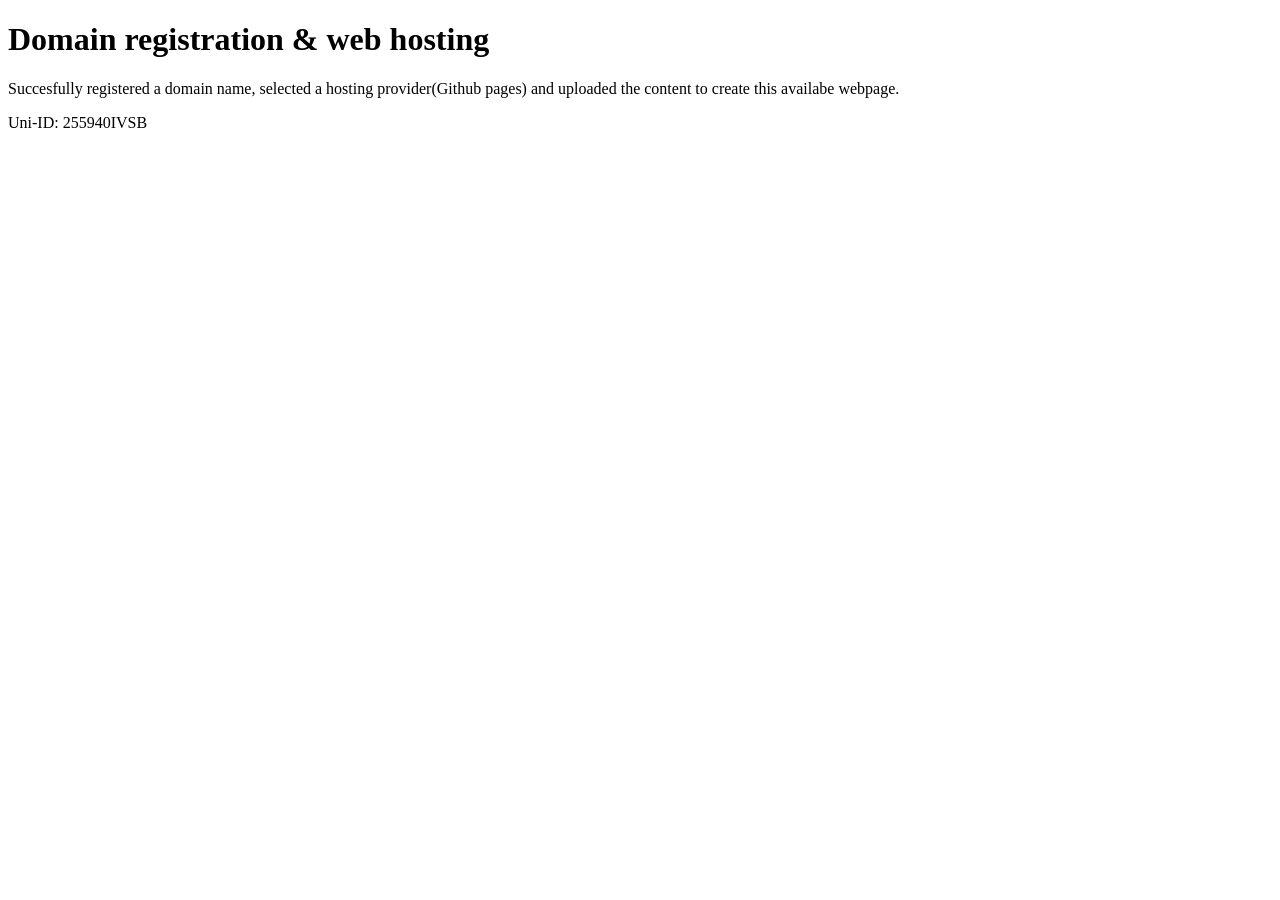
==== index.html @ 9fdcb87e "Add files via upload" ====
<!DOCTYPE html>
<html>
<head>
  <title>Domain registration & web hosting</title>
</head>
<body>
    <h1>Domain registration & web hosting</h1>
  <p>Succesfully registered a domain name, selected a hosting provider(Github pages) and uploaded the content to create this availabe webpage.</p>
  <p>Uni-ID: 255940IVSB</p>
</body>
</html>
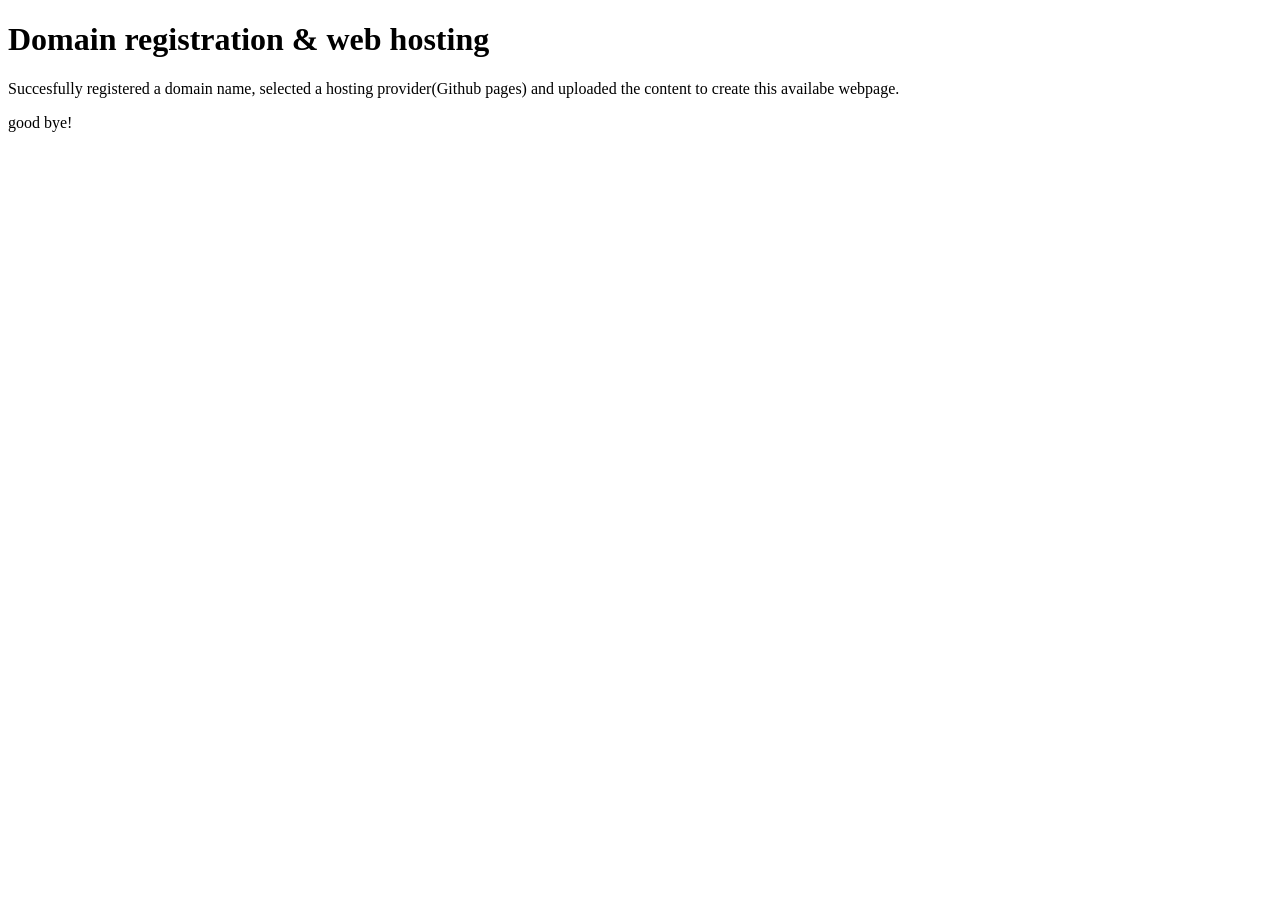
==== commit 55b1b9bd: "Change message in index.html to 'good bye!'" ====
--- a/index.html
+++ b/index.html
@@ -6,6 +6,6 @@
 <body>
     <h1>Domain registration & web hosting</h1>
   <p>Succesfully registered a domain name, selected a hosting provider(Github pages) and uploaded the content to create this availabe webpage.</p>
-  <p>Uni-ID: 255940IVSB</p>
+  <p>good bye!</p>
 </body>
 </html>
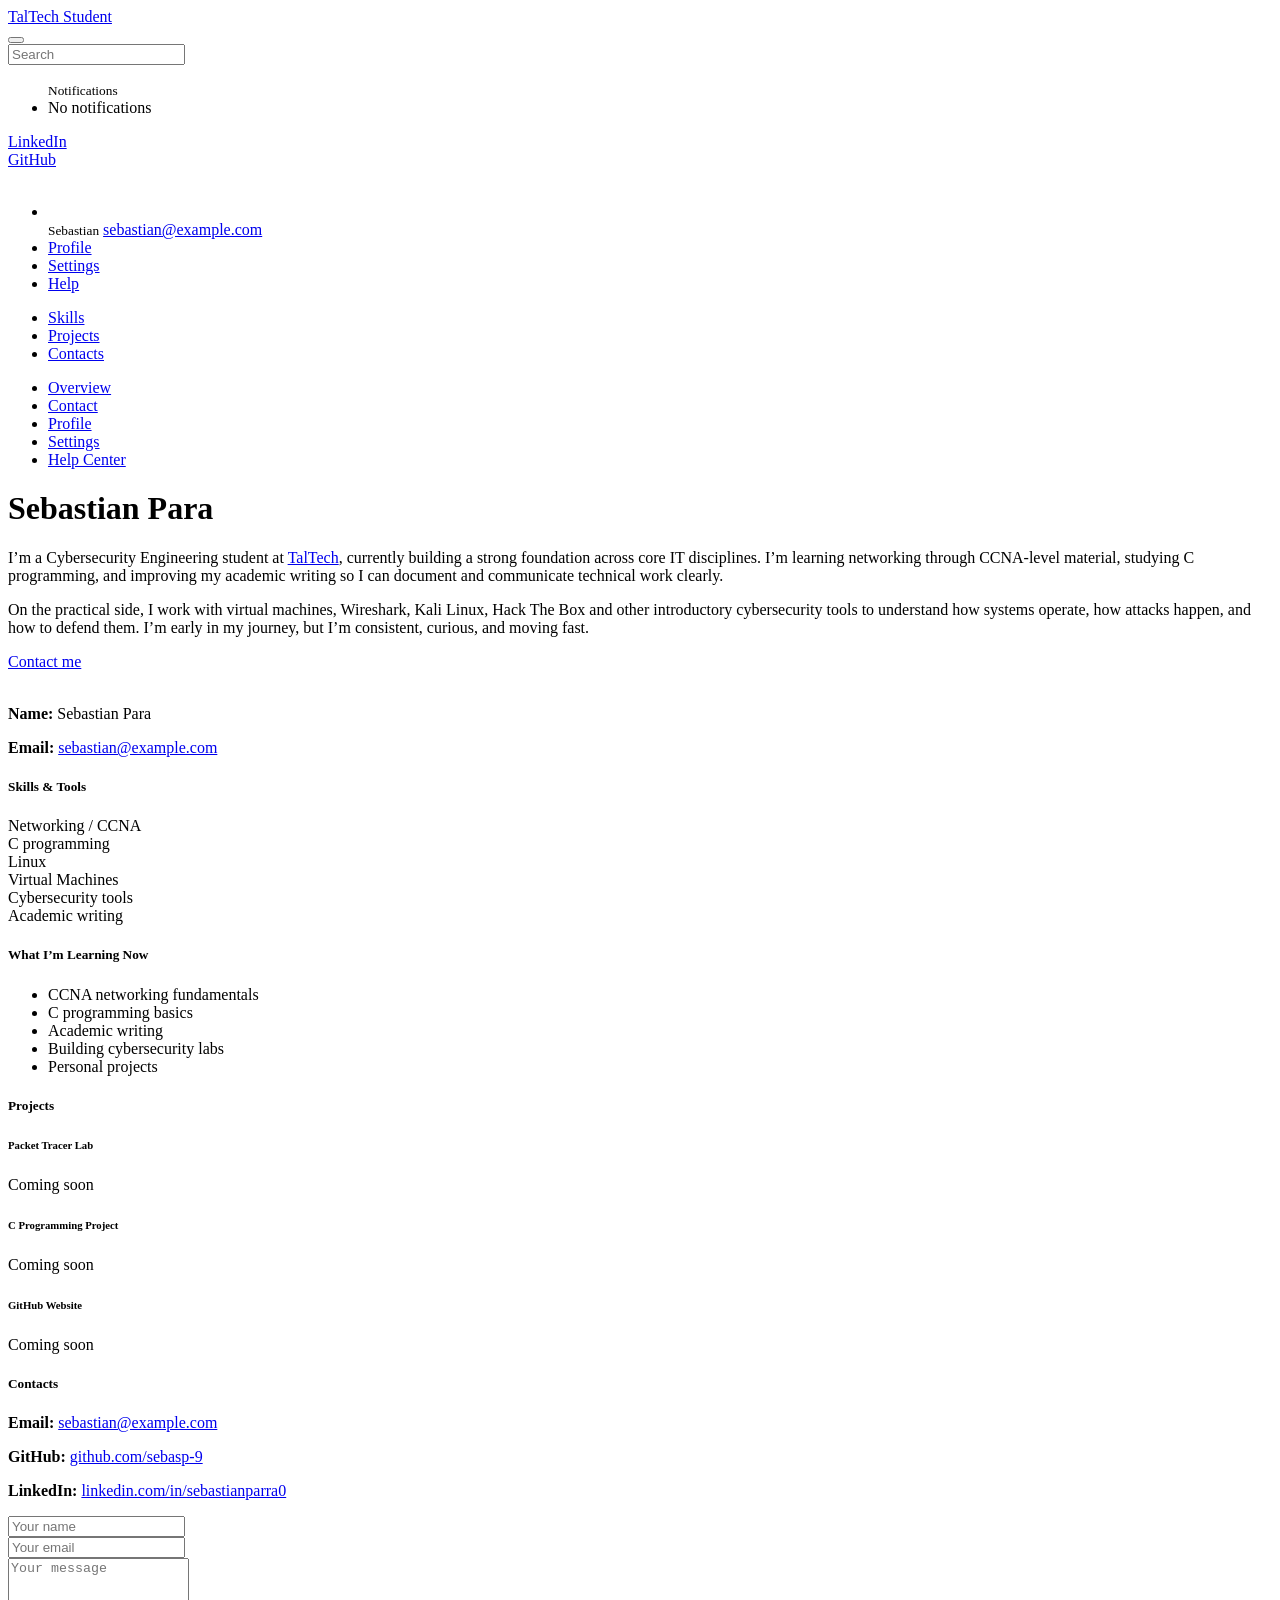
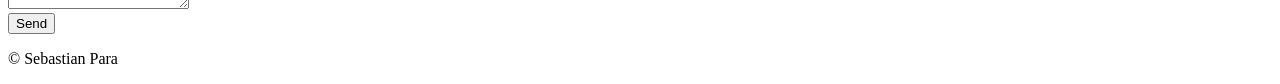
==== commit 1f8dec82: "Add files via upload" ====
--- a/index.html
+++ b/index.html
@@ -1,11 +1,346 @@
-<!DOCTYPE html>
-<html>
-<head>
-  <title>Domain registration & web hosting</title>
-</head>
-<body>
-    <h1>Domain registration & web hosting</h1>
-  <p>Succesfully registered a domain name, selected a hosting provider(Github pages) and uploaded the content to create this availabe webpage.</p>
-  <p>good bye!</p>
-</body>
-</html>
+<!doctype html>
+<html lang="en">
+    <head>
+        <meta charset="utf-8">
+        <meta name="viewport" content="width=device-width, initial-scale=1">
+
+        <meta name="description" content="Sebastian Para – TalTech Cybersecurity Engineering student portfolio: bio, skills, projects, and contact information.">
+        <meta name="author" content="Tooplate">
+
+        <title>TalTech Student</title>
+        <meta property="og:title" content="Sebastian Para • TalTech Student">
+        <meta property="og:description" content="Sebastian Para – TalTech Cybersecurity Engineering student portfolio: bio, skills, projects, and contact information.">
+        <meta property="og:type" content="website">
+        <meta property="og:image" content="images/sebastian-avatar.jpg">
+
+        <!-- CSS FILES -->      
+        <link rel="preconnect" href="https://fonts.googleapis.com">
+        
+        <link rel="preconnect" href="https://fonts.gstatic.com" crossorigin>
+
+        <link href="https://fonts.googleapis.com/css2?family=Unbounded:wght@300;400;700&display=swap" rel="stylesheet">
+
+        <link href="css/bootstrap.min.css" rel="stylesheet">
+
+        <link href="css/bootstrap-icons.css" rel="stylesheet">
+
+        <link href="css/apexcharts.css" rel="stylesheet">
+
+        <link href="css/tooplate-mini-finance.css" rel="stylesheet">
+        <link rel="icon" href="images/sebastian-avatar.jpg">
+<!--
+
+Tooplate 2135 Mini Finance
+
+https://www.tooplate.com/view/2135-mini-finance
+
+Bootstrap 5 Dashboard Admin Template
+
+-->
+
+    <style>
+        html { scroll-behavior: smooth; }
+        body { position: relative; }
+    </style>
+    </head>
+    <body data-bs-spy="scroll" data-bs-target="#topNav" data-bs-offset="100" tabindex="0">
+        <header class="navbar sticky-top flex-md-nowrap">
+            <div class="col-md-3 col-lg-3 me-0 px-3 fs-6">
+                <a class="navbar-brand" href="index.html">
+                    <i class="bi-box"></i>
+                    TalTech Student
+                </a>
+            </div>
+
+            <button class="navbar-toggler position-absolute d-md-none collapsed" type="button" data-bs-toggle="collapse" data-bs-target="#sidebarMenu" aria-controls="sidebarMenu" aria-expanded="false" aria-label="Toggle navigation">
+                <span class="navbar-toggler-icon"></span>
+            </button>
+
+            <form class="custom-form header-form ms-lg-3 ms-md-3 me-lg-auto me-md-auto order-2 order-lg-0 order-md-0" action="#" method="get" role="form">
+                <input class="form-control" name="search" type="text" placeholder="Search" aria-label="Search">
+            </form>
+
+            <div class="navbar-nav me-lg-2">
+                <div class="nav-item text-nowrap d-flex align-items-center">
+                    <div class="dropdown ps-3">
+                        <a class="nav-link dropdown-toggle text-center" href="#" role="button" data-bs-toggle="dropdown" aria-expanded="false" id="navbarLightDropdownMenuLink">
+                            <i class="bi-bell"></i>
+                        </a>
+
+                        <ul class="dropdown-menu dropdown-menu-lg-end notifications-block-wrap bg-white shadow" aria-labelledby="navbarLightDropdownMenuLink">
+                            <small>Notifications</small>
+
+                            <li class="px-3 py-2 text-muted">No notifications</li>
+                        </ul>
+                    </div>
+
+                    <div class="dropdown ps-1">
+                        <a class="nav-link dropdown-toggle text-center" href="#" role="button" data-bs-toggle="dropdown" aria-expanded="false">
+                            <i class="bi-three-dots-vertical"></i>
+                        </a>
+
+                        <div class="dropdown-menu dropdown-menu-social bg-white shadow">
+                            <div class="container">
+                                <div class="row">
+                                    <div class="col-6">
+                                        <a class="dropdown-item text-center" href="https://www.linkedin.com/in/sebastianparra0" target="_blank" rel="noopener">
+                                            <i class="bi-linkedin fs-3 d-block"></i>
+                                            <span class="d-block">LinkedIn</span>
+                                        </a>
+                                    </div>
+
+                                    <div class="col-6">
+                                        <a class="dropdown-item text-center" href="https://github.com/sebasp-9" target="_blank" rel="noopener">
+                                            <i class="bi-github fs-3 d-block"></i>
+                                            <span class="d-block">GitHub</span>
+                                        </a>
+                                    </div>
+                                </div>
+                            </div>
+                        </div>
+                    </div>
+
+                    <div class="dropdown px-3">
+                        <a class="nav-link dropdown-toggle" href="#" role="button" data-bs-toggle="dropdown" aria-expanded="false">
+                            <img src="images/sebastian-avatar.jpg" class="profile-image img-fluid" alt="">
+                        </a>
+                        <ul class="dropdown-menu bg-white shadow">
+                            <li>
+                                <div class="dropdown-menu-profile-thumb d-flex">
+                                    <img src="images/sebastian-avatar.jpg" class="profile-image img-fluid me-3" alt="">
+
+                                    <div class="d-flex flex-column">
+                                        <small>Sebastian</small>
+                                        <a href="#">sebastian@example.com</a>
+                                    </div>
+                                </div>
+                            </li>
+
+                            <li>
+                                <a class="dropdown-item" href="profile.html">
+                                    <i class="bi-person me-2"></i>
+                                    Profile
+                                </a>
+                            </li>
+
+                            <li>
+                                <a class="dropdown-item" href="setting.html">
+                                    <i class="bi-gear me-2"></i>
+                                    Settings
+                                </a>
+                            </li>
+
+                            <li>
+                                <a class="dropdown-item" href="help-center.html">
+                                    <i class="bi-question-circle me-2"></i>
+                                    Help
+                                </a>
+                            </li>
+
+                            
+                        </ul>
+                    </div>
+                </div>
+            </div>
+        </header>
+
+        <nav id="topNav" class="navbar navbar-expand bg-white border-bottom">
+            <div class="container-fluid px-3">
+                <ul class="navbar-nav me-auto mb-0 gap-2">
+                    <li class="nav-item"><a class="nav-link" href="#skills">Skills</a></li>
+                    <li class="nav-item"><a class="nav-link" href="#projects">Projects</a></li>
+                    <li class="nav-item"><a class="nav-link" href="#contacts">Contacts</a></li>
+                </ul>
+            </div>
+        </nav>
+
+        <div class="container-fluid">
+            <div class="row">
+                <nav id="sidebarMenu" class="d-none">
+                    <div class="position-sticky py-4 px-3 sidebar-sticky">
+                        <ul class="nav flex-column h-100">
+                            <li class="nav-item">
+                                <a class="nav-link active" aria-current="page" href="index.html">
+                                    <i class="bi-house-fill me-2"></i>
+                                    Overview
+                                </a>
+                            </li>
+
+                            <li class="nav-item">
+                                <a class="nav-link" href="contact.html">
+                                    <i class="bi-wallet me-2"></i>
+                                    Contact
+                                </a>
+                            </li>
+
+                            <li class="nav-item">
+                                <a class="nav-link" href="profile.html">
+                                    <i class="bi-person me-2"></i>
+                                    Profile
+                                </a>
+                            </li>
+
+                            <li class="nav-item">
+                                <a class="nav-link" href="setting.html">
+                                    <i class="bi-gear me-2"></i>
+                                    Settings
+                                </a>
+                            </li>
+
+                            <li class="nav-item">
+                                <a class="nav-link" href="help-center.html">
+                                    <i class="bi-question-circle me-2"></i>
+                                    Help Center
+                                </a>
+                            </li>
+
+                            
+
+                            
+                        </ul>
+                    </div>
+                </nav>
+
+                <main class="main-wrapper col-12 py-4 px-md-4">
+                    <div id="home" class="mb-4">
+                        <div class="mb-4">
+                            <h1 class="display-5 mb-2">Sebastian Para</h1>
+                            <p class="lead mb-2">I’m a Cybersecurity Engineering student at <a href="https://taltech.ee/en/" target="_blank" rel="noopener">TalTech</a>, currently building a strong foundation across core IT disciplines. I’m learning networking through CCNA-level material, studying C programming, and improving my academic writing so I can document and communicate technical work clearly.</p>
+                            <p class="mb-3">On the practical side, I work with virtual machines, Wireshark, Kali Linux, Hack The Box and other introductory cybersecurity tools to understand how systems operate, how attacks happen, and how to defend them. I’m early in my journey, but I’m consistent, curious, and moving fast.</p>
+                            <a href="contact.html" class="btn btn-primary d-inline-flex align-items-center">
+                                <i class="bi-link-45deg me-2"></i>
+                                Contact me
+                            </a>
+                        </div>
+
+                        <div class="col-lg-5 col-12">
+                            <div class="custom-block custom-block-profile-front custom-block-profile text-center bg-white">
+                                <div class="custom-block-profile-image-wrap mb-4">
+                                    <img src="images/sebastian-avatar.jpg" class="custom-block-profile-image img-fluid" alt="">
+
+                                </div>
+                                <p class="mb-2"><strong>Name:</strong> <span>Sebastian Para</span></p>
+                                <p class="mb-0"><strong>Email:</strong> <a href="#">sebastian@example.com</a></p>
+                            </div>
+
+                            
+                        </div>
+                    </div>
+
+                    <div id="skills" class="row my-4">
+                        <div class="col-12">
+                            <div class="custom-block bg-white">
+                                <h5 class="mb-3">Skills & Tools</h5>
+                                <div class="row g-2">
+                                    <div class="col-6 col-md-4 col-lg-3"><span class="badge bg-primary w-100 py-2">Networking / CCNA</span></div>
+                                    <div class="col-6 col-md-4 col-lg-3"><span class="badge bg-dark w-100 py-2">C programming</span></div>
+                                    <div class="col-6 col-md-4 col-lg-3"><span class="badge bg-secondary w-100 py-2">Linux</span></div>
+                                    <div class="col-6 col-md-4 col-lg-3"><span class="badge bg-info text-dark w-100 py-2">Virtual Machines</span></div>
+                                    <div class="col-6 col-md-4 col-lg-3"><span class="badge bg-success w-100 py-2">Cybersecurity tools</span></div>
+                                    <div class="col-6 col-md-4 col-lg-3"><span class="badge bg-warning text-dark w-100 py-2">Academic writing</span></div>
+                                </div>
+                            </div>
+                        </div>
+                    </div>
+
+                    <div class="row my-4">
+                        <div class="col-12">
+                            <div class="custom-block bg-white">
+                                <h5 class="mb-3">What I’m Learning Now</h5>
+                                <ul class="mb-0">
+                                    <li>CCNA networking fundamentals</li>
+                                    <li>C programming basics</li>
+                                    <li>Academic writing</li>
+                                    <li>Building cybersecurity labs</li>
+                                    <li>Personal projects</li>
+                                </ul>
+                            </div>
+                        </div>
+                    </div>
+
+                    <div id="projects" class="row my-4">
+                        <div class="col-12">
+                            <div class="custom-block bg-white">
+                                <h5 class="mb-3">Projects</h5>
+                                <div class="row g-3">
+                                    <div class="col-md-4">
+                                        <div class="card h-100">
+                                            <div class="card-body">
+                                                <h6 class="card-title">Packet Tracer Lab</h6>
+                                                <p class="card-text text-muted">Coming soon</p>
+                                            </div>
+                                        </div>
+                                    </div>
+                                    <div class="col-md-4">
+                                        <div class="card h-100">
+                                            <div class="card-body">
+                                                <h6 class="card-title">C Programming Project</h6>
+                                                <p class="card-text text-muted">Coming soon</p>
+                                            </div>
+                                        </div>
+                                    </div>
+                                    <div class="col-md-4">
+                                        <div class="card h-100">
+                                            <div class="card-body">
+                                                <h6 class="card-title">GitHub Website</h6>
+                                                <p class="card-text text-muted">Coming soon</p>
+                                            </div>
+                                        </div>
+                                    </div>
+                                </div>
+                            </div>
+                        </div>
+                    </div>
+
+                    <div id="contacts" class="row my-4">
+                        <div class="col-12">
+                            <div class="custom-block bg-white">
+                                <h5 class="mb-3">Contacts</h5>
+                                <div class="row g-3">
+                                    <div class="col-md-6">
+                                        <p class="mb-1"><strong>Email:</strong> <a href="mailto:sebastian@example.com">sebastian@example.com</a></p>
+                                        <p class="mb-1"><strong>GitHub:</strong> <a href="https://github.com/sebasp-9" target="_blank" rel="noopener">github.com/sebasp-9</a></p>
+                                        <p class="mb-0"><strong>LinkedIn:</strong> <a href="https://www.linkedin.com/in/sebastianparra0" target="_blank" rel="noopener">linkedin.com/in/sebastianparra0</a></p>
+                                    </div>
+                                    <div class="col-md-6">
+                                        <form action="#" method="post" class>
+                                            <div class="mb-2">
+                                                <input type="text" class="form-control" placeholder="Your name">
+                                            </div>
+                                            <div class="mb-2">
+                                                <input type="email" class="form-control" placeholder="Your email">
+                                            </div>
+                                            <div class="mb-2">
+                                                <textarea class="form-control" rows="3" placeholder="Your message"></textarea>
+                                            </div>
+                                            <button type="submit" class="btn btn-outline-primary">Send</button>
+                                        </form>
+                                    </div>
+                                </div>
+                            </div>
+                        </div>
+                    </div>
+
+                    <footer class="site-footer">
+                        <div class="container">
+                            <div class="row">
+                                
+                                <div class="col-lg-12 col-12">
+                                    <p class="copyright-text">© Sebastian Para</p>
+                                </div>
+
+                            </div>
+                        </div>
+                    </footer>
+                </main>
+
+            </div>
+        </div>
+
+        <!-- JAVASCRIPT FILES -->
+        <script src="scripts/jquery.min.js"></script>
+        <script src="scripts/bootstrap.bundle.min.js"></script>
+        <script src="scripts/custom.js"></script>
+
+    </body>
+</html>
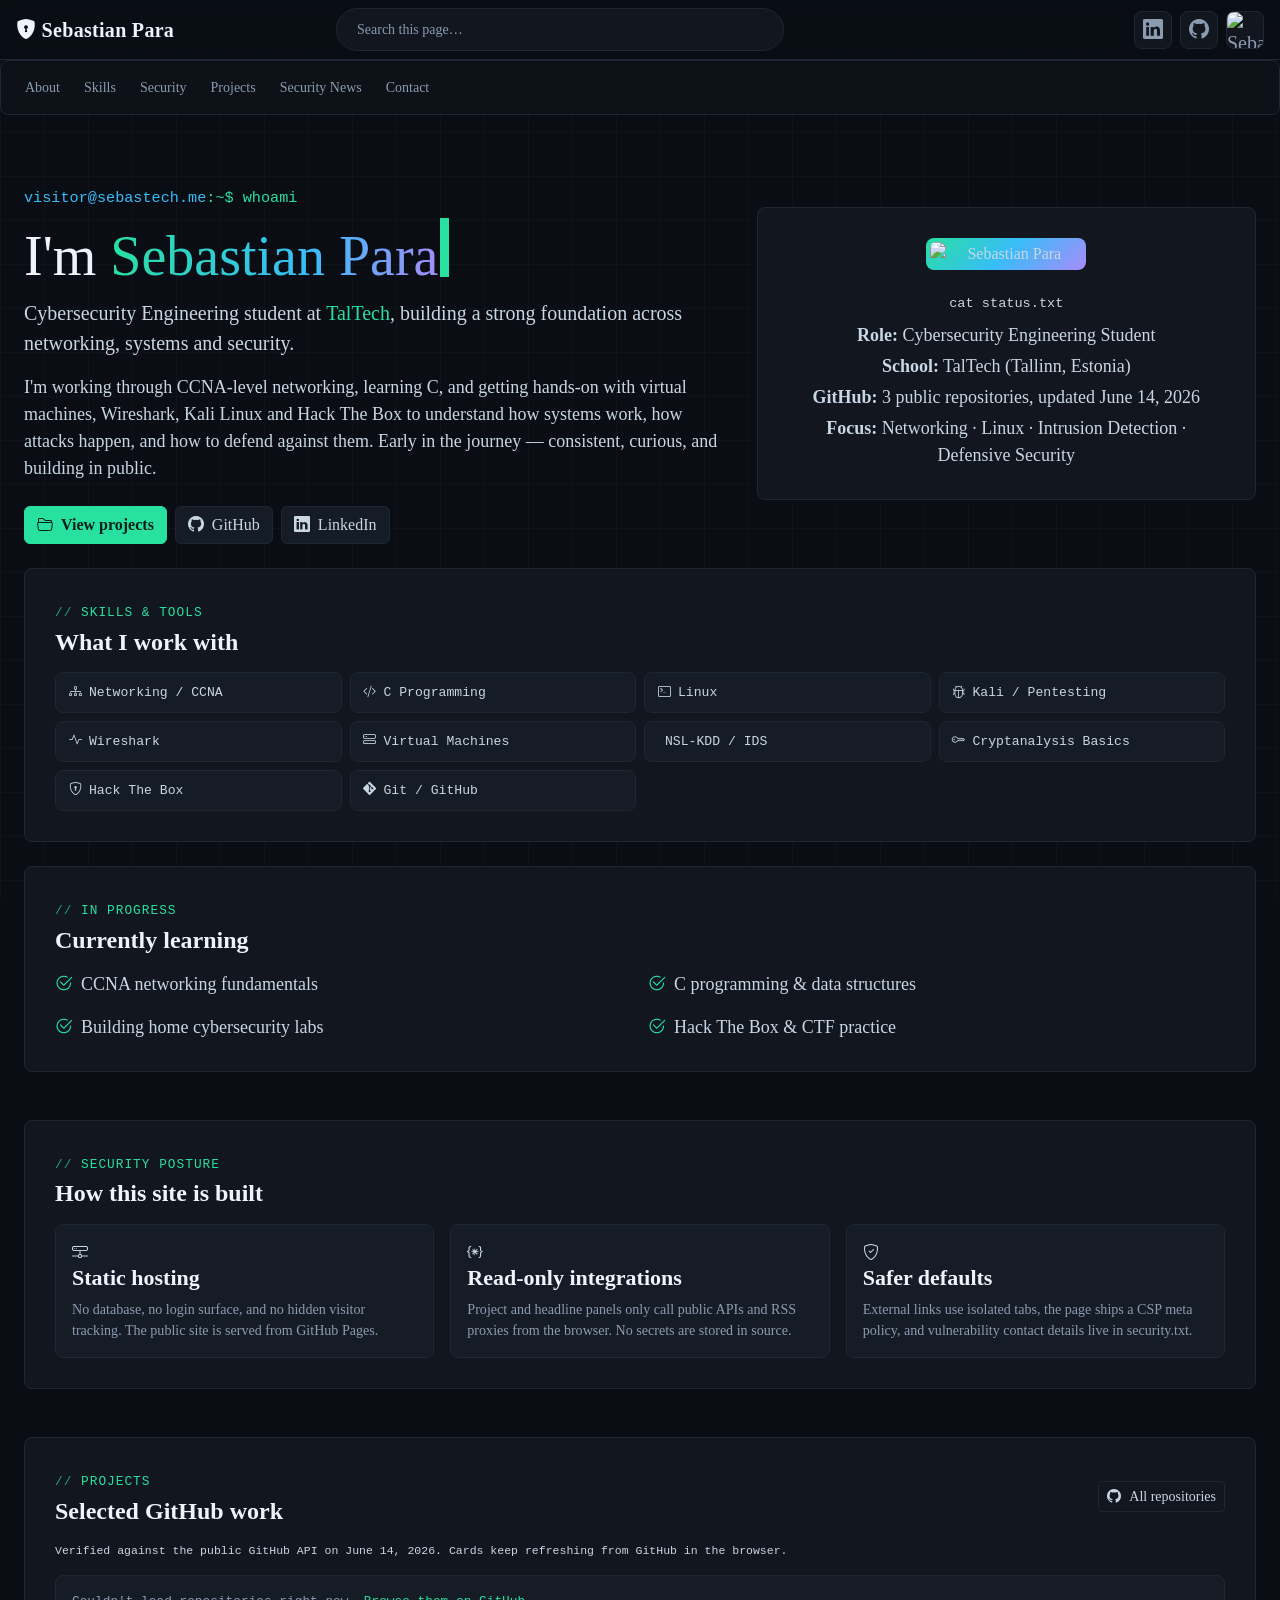
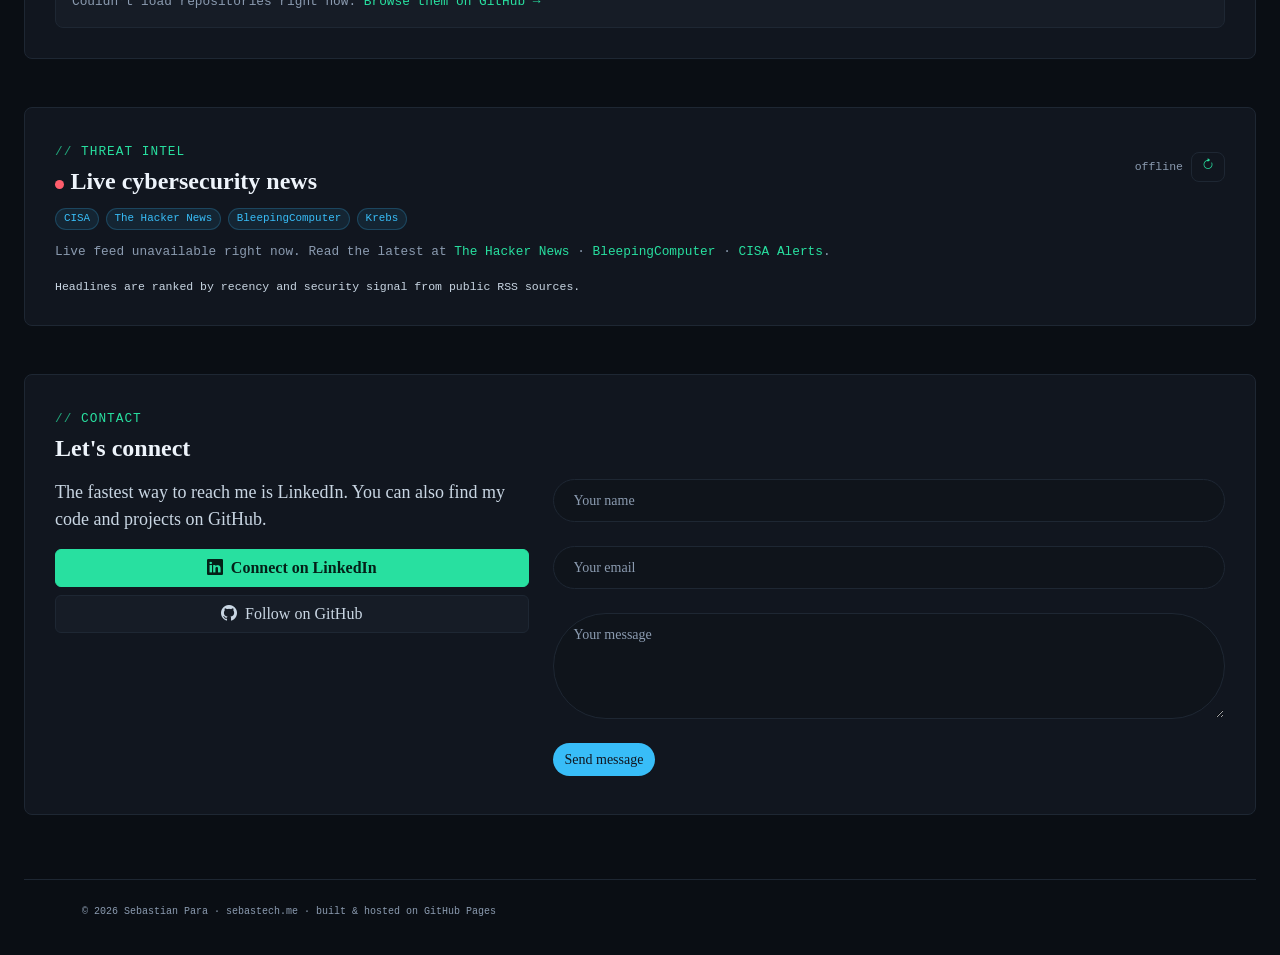
==== commit 5421f512: "Enhance cybersecurity portfolio site" ====
--- a/index.html
+++ b/index.html
@@ -4,336 +4,294 @@
         <meta charset="utf-8">
         <meta name="viewport" content="width=device-width, initial-scale=1">
 
-        <meta name="description" content="Sebastian Para – TalTech Cybersecurity Engineering student portfolio: bio, skills, projects, and contact information.">
-        <meta name="author" content="Tooplate">
-
-        <title>TalTech Student</title>
-        <meta property="og:title" content="Sebastian Para • TalTech Student">
-        <meta property="og:description" content="Sebastian Para – TalTech Cybersecurity Engineering student portfolio: bio, skills, projects, and contact information.">
+        <meta name="description" content="Sebastian Para — Cybersecurity Engineering student at TalTech. Portfolio with live GitHub projects, a live cybersecurity news feed, skills and contact.">
+        <meta name="author" content="Sebastian Para">
+        <meta name="referrer" content="strict-origin-when-cross-origin">
+        <meta http-equiv="Content-Security-Policy" content="default-src 'self'; connect-src 'self' https://api.github.com https://api.rss2json.com https://api.allorigins.win; font-src 'self' https://fonts.gstatic.com data:; form-action https://formspree.io; img-src 'self' https://avatars.githubusercontent.com data:; object-src 'none'; script-src 'self' 'unsafe-inline'; style-src 'self' 'unsafe-inline' https://fonts.googleapis.com; base-uri 'self'; upgrade-insecure-requests">
+
+        <title>Sebastian Para — Cybersecurity Portfolio</title>
+        <meta property="og:title" content="Sebastian Para • Cybersecurity Portfolio">
+        <meta property="og:description" content="Cybersecurity Engineering student at TalTech. Live GitHub projects, security news feed, skills and contact.">
         <meta property="og:type" content="website">
+        <meta property="og:url" content="https://sebastech.me">
         <meta property="og:image" content="images/sebastian-avatar.jpg">
-
-        <!-- CSS FILES -->      
+        <meta name="theme-color" content="#0a0e14">
+
+        <!-- CSS FILES -->
         <link rel="preconnect" href="https://fonts.googleapis.com">
-        
         <link rel="preconnect" href="https://fonts.gstatic.com" crossorigin>
-
-        <link href="https://fonts.googleapis.com/css2?family=Unbounded:wght@300;400;700&display=swap" rel="stylesheet">
+        <link href="https://fonts.googleapis.com/css2?family=Unbounded:wght@300;400;700&family=JetBrains+Mono:wght@400;500;700&display=swap" rel="stylesheet">
 
         <link href="css/bootstrap.min.css" rel="stylesheet">
-
         <link href="css/bootstrap-icons.css" rel="stylesheet">
-
-        <link href="css/apexcharts.css" rel="stylesheet">
-
         <link href="css/tooplate-mini-finance.css" rel="stylesheet">
+        <link href="css/cyber-theme.css" rel="stylesheet">
         <link rel="icon" href="images/sebastian-avatar.jpg">
-<!--
-
-Tooplate 2135 Mini Finance
-
-https://www.tooplate.com/view/2135-mini-finance
-
-Bootstrap 5 Dashboard Admin Template
-
--->
-
-    <style>
-        html { scroll-behavior: smooth; }
-        body { position: relative; }
-    </style>
+
+        <style>
+            html { scroll-behavior: smooth; }
+            body { position: relative; }
+            #about, #skills, #security, #projects, #news, #contacts { scroll-margin-top: 110px; }
+        </style>
     </head>
-    <body data-bs-spy="scroll" data-bs-target="#topNav" data-bs-offset="100" tabindex="0">
+    <body data-bs-spy="scroll" data-bs-target="#topNav" data-bs-offset="120" tabindex="0">
         <header class="navbar sticky-top flex-md-nowrap">
             <div class="col-md-3 col-lg-3 me-0 px-3 fs-6">
                 <a class="navbar-brand" href="index.html">
-                    <i class="bi-box"></i>
-                    TalTech Student
+                    <i class="bi-shield-lock-fill"></i>
+                    Sebastian Para
                 </a>
             </div>
 
-            <button class="navbar-toggler position-absolute d-md-none collapsed" type="button" data-bs-toggle="collapse" data-bs-target="#sidebarMenu" aria-controls="sidebarMenu" aria-expanded="false" aria-label="Toggle navigation">
-                <span class="navbar-toggler-icon"></span>
-            </button>
-
             <form class="custom-form header-form ms-lg-3 ms-md-3 me-lg-auto me-md-auto order-2 order-lg-0 order-md-0" action="#" method="get" role="form">
-                <input class="form-control" name="search" type="text" placeholder="Search" aria-label="Search">
+                <input class="form-control" name="search" type="text" placeholder="Search this page…" aria-label="Search">
             </form>
 
-            <div class="navbar-nav me-lg-2">
-                <div class="nav-item text-nowrap d-flex align-items-center">
-                    <div class="dropdown ps-3">
-                        <a class="nav-link dropdown-toggle text-center" href="#" role="button" data-bs-toggle="dropdown" aria-expanded="false" id="navbarLightDropdownMenuLink">
-                            <i class="bi-bell"></i>
-                        </a>
-
-                        <ul class="dropdown-menu dropdown-menu-lg-end notifications-block-wrap bg-white shadow" aria-labelledby="navbarLightDropdownMenuLink">
-                            <small>Notifications</small>
-
-                            <li class="px-3 py-2 text-muted">No notifications</li>
-                        </ul>
-                    </div>
-
-                    <div class="dropdown ps-1">
-                        <a class="nav-link dropdown-toggle text-center" href="#" role="button" data-bs-toggle="dropdown" aria-expanded="false">
-                            <i class="bi-three-dots-vertical"></i>
-                        </a>
-
-                        <div class="dropdown-menu dropdown-menu-social bg-white shadow">
-                            <div class="container">
-                                <div class="row">
-                                    <div class="col-6">
-                                        <a class="dropdown-item text-center" href="https://www.linkedin.com/in/sebastianparra0" target="_blank" rel="noopener">
-                                            <i class="bi-linkedin fs-3 d-block"></i>
-                                            <span class="d-block">LinkedIn</span>
-                                        </a>
-                                    </div>
-
-                                    <div class="col-6">
-                                        <a class="dropdown-item text-center" href="https://github.com/sebasp-9" target="_blank" rel="noopener">
-                                            <i class="bi-github fs-3 d-block"></i>
-                                            <span class="d-block">GitHub</span>
-                                        </a>
-                                    </div>
-                                </div>
-                            </div>
-                        </div>
-                    </div>
-
-                    <div class="dropdown px-3">
-                        <a class="nav-link dropdown-toggle" href="#" role="button" data-bs-toggle="dropdown" aria-expanded="false">
-                            <img src="images/sebastian-avatar.jpg" class="profile-image img-fluid" alt="">
-                        </a>
-                        <ul class="dropdown-menu bg-white shadow">
-                            <li>
-                                <div class="dropdown-menu-profile-thumb d-flex">
-                                    <img src="images/sebastian-avatar.jpg" class="profile-image img-fluid me-3" alt="">
-
-                                    <div class="d-flex flex-column">
-                                        <small>Sebastian</small>
-                                        <a href="#">sebastian@example.com</a>
-                                    </div>
-                                </div>
-                            </li>
-
-                            <li>
-                                <a class="dropdown-item" href="profile.html">
-                                    <i class="bi-person me-2"></i>
-                                    Profile
-                                </a>
-                            </li>
-
-                            <li>
-                                <a class="dropdown-item" href="setting.html">
-                                    <i class="bi-gear me-2"></i>
-                                    Settings
-                                </a>
-                            </li>
-
-                            <li>
-                                <a class="dropdown-item" href="help-center.html">
-                                    <i class="bi-question-circle me-2"></i>
-                                    Help
-                                </a>
-                            </li>
-
-                            
-                        </ul>
-                    </div>
-                </div>
+            <div class="header-actions d-flex align-items-center pe-3">
+                <a href="https://www.linkedin.com/in/sebastianparra0" target="_blank" rel="noopener" title="LinkedIn" aria-label="LinkedIn">
+                    <i class="bi-linkedin"></i>
+                </a>
+                <a href="https://github.com/sebasp-9" target="_blank" rel="noopener" title="GitHub" aria-label="GitHub">
+                    <i class="bi-github"></i>
+                </a>
+                <a href="#about" class="avatar" title="Sebastian Para" aria-label="Top of page">
+                    <img src="images/sebastian-avatar.jpg" alt="Sebastian Para">
+                </a>
             </div>
         </header>
 
         <nav id="topNav" class="navbar navbar-expand bg-white border-bottom">
             <div class="container-fluid px-3">
                 <ul class="navbar-nav me-auto mb-0 gap-2">
+                    <li class="nav-item"><a class="nav-link" href="#about">About</a></li>
                     <li class="nav-item"><a class="nav-link" href="#skills">Skills</a></li>
+                    <li class="nav-item"><a class="nav-link" href="#security">Security</a></li>
                     <li class="nav-item"><a class="nav-link" href="#projects">Projects</a></li>
-                    <li class="nav-item"><a class="nav-link" href="#contacts">Contacts</a></li>
+                    <li class="nav-item"><a class="nav-link" href="#news">Security News</a></li>
+                    <li class="nav-item"><a class="nav-link" href="#contacts">Contact</a></li>
                 </ul>
             </div>
         </nav>
 
         <div class="container-fluid">
             <div class="row">
-                <nav id="sidebarMenu" class="d-none">
-                    <div class="position-sticky py-4 px-3 sidebar-sticky">
-                        <ul class="nav flex-column h-100">
-                            <li class="nav-item">
-                                <a class="nav-link active" aria-current="page" href="index.html">
-                                    <i class="bi-house-fill me-2"></i>
-                                    Overview
+                <main class="main-wrapper col-12 py-4 px-md-4">
+
+                    <!-- ABOUT / HERO -->
+                    <section id="about" class="row align-items-center my-4 g-4">
+                        <div class="col-lg-7 col-12">
+                            <p class="hero-prompt mb-2"><span class="path">visitor@sebastech.me</span>:~$ whoami</p>
+                            <h1 class="display-4 mb-2">I'm <span class="hero-name">Sebastian Para</span><span class="term-cursor"></span></h1>
+                            <p class="lead mb-3">
+                                Cybersecurity Engineering student at
+                                <a href="https://taltech.ee/en/" target="_blank" rel="noopener">TalTech</a>,
+                                building a strong foundation across networking, systems and security.
+                            </p>
+                            <p class="mb-4">
+                                I'm working through CCNA-level networking, learning C, and getting hands-on with
+                                virtual machines, Wireshark, Kali Linux and Hack The Box to understand how systems
+                                work, how attacks happen, and how to defend against them. Early in the journey —
+                                consistent, curious, and building in public.
+                            </p>
+                            <div class="d-flex flex-wrap gap-2">
+                                <a href="#projects" class="btn btn-primary d-inline-flex align-items-center">
+                                    <i class="bi-folder2-open me-2"></i> View projects
                                 </a>
-                            </li>
-
-                            <li class="nav-item">
-                                <a class="nav-link" href="contact.html">
-                                    <i class="bi-wallet me-2"></i>
-                                    Contact
+                                <a href="https://github.com/sebasp-9" target="_blank" rel="noopener" class="btn btn-dark d-inline-flex align-items-center">
+                                    <i class="bi-github me-2"></i> GitHub
                                 </a>
-                            </li>
-
-                            <li class="nav-item">
-                                <a class="nav-link" href="profile.html">
-                                    <i class="bi-person me-2"></i>
-                                    Profile
+                                <a href="https://www.linkedin.com/in/sebastianparra0" target="_blank" rel="noopener" class="btn btn-dark d-inline-flex align-items-center">
+                                    <i class="bi-linkedin me-2"></i> LinkedIn
                                 </a>
-                            </li>
-
-                            <li class="nav-item">
-                                <a class="nav-link" href="setting.html">
-                                    <i class="bi-gear me-2"></i>
-                                    Settings
-                                </a>
-                            </li>
-
-                            <li class="nav-item">
-                                <a class="nav-link" href="help-center.html">
-                                    <i class="bi-question-circle me-2"></i>
-                                    Help Center
-                                </a>
-                            </li>
-
-                            
-
-                            
-                        </ul>
-                    </div>
-                </nav>
-
-                <main class="main-wrapper col-12 py-4 px-md-4">
-                    <div id="home" class="mb-4">
-                        <div class="mb-4">
-                            <h1 class="display-5 mb-2">Sebastian Para</h1>
-                            <p class="lead mb-2">I’m a Cybersecurity Engineering student at <a href="https://taltech.ee/en/" target="_blank" rel="noopener">TalTech</a>, currently building a strong foundation across core IT disciplines. I’m learning networking through CCNA-level material, studying C programming, and improving my academic writing so I can document and communicate technical work clearly.</p>
-                            <p class="mb-3">On the practical side, I work with virtual machines, Wireshark, Kali Linux, Hack The Box and other introductory cybersecurity tools to understand how systems operate, how attacks happen, and how to defend them. I’m early in my journey, but I’m consistent, curious, and moving fast.</p>
-                            <a href="contact.html" class="btn btn-primary d-inline-flex align-items-center">
-                                <i class="bi-link-45deg me-2"></i>
-                                Contact me
-                            </a>
+                            </div>
                         </div>
 
                         <div class="col-lg-5 col-12">
-                            <div class="custom-block custom-block-profile-front custom-block-profile text-center bg-white">
-                                <div class="custom-block-profile-image-wrap mb-4">
-                                    <img src="images/sebastian-avatar.jpg" class="custom-block-profile-image img-fluid" alt="">
-
-                                </div>
-                                <p class="mb-2"><strong>Name:</strong> <span>Sebastian Para</span></p>
-                                <p class="mb-0"><strong>Email:</strong> <a href="#">sebastian@example.com</a></p>
-                            </div>
-
-                            
-                        </div>
-                    </div>
-
-                    <div id="skills" class="row my-4">
-                        <div class="col-12">
-                            <div class="custom-block bg-white">
-                                <h5 class="mb-3">Skills & Tools</h5>
+                            <div class="custom-block text-center">
+                                <div class="avatar-ring mx-auto mb-4" style="max-width: 160px;">
+                                    <img src="images/sebastian-avatar.jpg" alt="Sebastian Para">
+                                </div>
+                                <p class="hero-prompt mb-2" style="font-size:.85rem;">cat status.txt</p>
+                                <p class="mb-1"><strong>Role:</strong> Cybersecurity Engineering Student</p>
+                                <p class="mb-1"><strong>School:</strong> TalTech (Tallinn, Estonia)</p>
+                                <p class="mb-1"><strong>GitHub:</strong> 3 public repositories, updated June 14, 2026</p>
+                                <p class="mb-0"><strong>Focus:</strong> Networking · Linux · Intrusion Detection · Defensive Security</p>
+                            </div>
+                        </div>
+                    </section>
+
+                    <!-- SKILLS -->
+                    <section id="skills" class="row my-4">
+                        <div class="col-12">
+                            <div class="custom-block">
+                                <span class="section-eyebrow">skills &amp; tools</span>
+                                <h5 class="mb-3">What I work with</h5>
                                 <div class="row g-2">
-                                    <div class="col-6 col-md-4 col-lg-3"><span class="badge bg-primary w-100 py-2">Networking / CCNA</span></div>
-                                    <div class="col-6 col-md-4 col-lg-3"><span class="badge bg-dark w-100 py-2">C programming</span></div>
-                                    <div class="col-6 col-md-4 col-lg-3"><span class="badge bg-secondary w-100 py-2">Linux</span></div>
-                                    <div class="col-6 col-md-4 col-lg-3"><span class="badge bg-info text-dark w-100 py-2">Virtual Machines</span></div>
-                                    <div class="col-6 col-md-4 col-lg-3"><span class="badge bg-success w-100 py-2">Cybersecurity tools</span></div>
-                                    <div class="col-6 col-md-4 col-lg-3"><span class="badge bg-warning text-dark w-100 py-2">Academic writing</span></div>
-                                </div>
-                            </div>
-                        </div>
-                    </div>
-
-                    <div class="row my-4">
-                        <div class="col-12">
-                            <div class="custom-block bg-white">
-                                <h5 class="mb-3">What I’m Learning Now</h5>
-                                <ul class="mb-0">
-                                    <li>CCNA networking fundamentals</li>
-                                    <li>C programming basics</li>
-                                    <li>Academic writing</li>
-                                    <li>Building cybersecurity labs</li>
-                                    <li>Personal projects</li>
-                                </ul>
-                            </div>
-                        </div>
-                    </div>
-
-                    <div id="projects" class="row my-4">
-                        <div class="col-12">
-                            <div class="custom-block bg-white">
-                                <h5 class="mb-3">Projects</h5>
+                                    <div class="col-6 col-md-4 col-lg-3"><span class="skill-chip"><i class="bi-diagram-3"></i> Networking / CCNA</span></div>
+                                    <div class="col-6 col-md-4 col-lg-3"><span class="skill-chip"><i class="bi-code-slash"></i> C Programming</span></div>
+                                    <div class="col-6 col-md-4 col-lg-3"><span class="skill-chip"><i class="bi-terminal"></i> Linux</span></div>
+                                    <div class="col-6 col-md-4 col-lg-3"><span class="skill-chip"><i class="bi-bug"></i> Kali / Pentesting</span></div>
+                                    <div class="col-6 col-md-4 col-lg-3"><span class="skill-chip"><i class="bi-activity"></i> Wireshark</span></div>
+                                    <div class="col-6 col-md-4 col-lg-3"><span class="skill-chip"><i class="bi-hdd-stack"></i> Virtual Machines</span></div>
+                                    <div class="col-6 col-md-4 col-lg-3"><span class="skill-chip"><i class="bi-database-check"></i> NSL-KDD / IDS</span></div>
+                                    <div class="col-6 col-md-4 col-lg-3"><span class="skill-chip"><i class="bi-key"></i> Cryptanalysis Basics</span></div>
+                                    <div class="col-6 col-md-4 col-lg-3"><span class="skill-chip"><i class="bi-shield-lock"></i> Hack The Box</span></div>
+                                    <div class="col-6 col-md-4 col-lg-3"><span class="skill-chip"><i class="bi-git"></i> Git / GitHub</span></div>
+                                </div>
+                            </div>
+                        </div>
+                        <div class="col-12">
+                            <div class="custom-block">
+                                <span class="section-eyebrow">in progress</span>
+                                <h5 class="mb-3">Currently learning</h5>
+                                <div class="row g-3">
+                                    <div class="col-md-6"><p class="mb-0"><i class="bi-check2-circle me-2" style="color:var(--accent)"></i>CCNA networking fundamentals</p></div>
+                                    <div class="col-md-6"><p class="mb-0"><i class="bi-check2-circle me-2" style="color:var(--accent)"></i>C programming &amp; data structures</p></div>
+                                    <div class="col-md-6"><p class="mb-0"><i class="bi-check2-circle me-2" style="color:var(--accent)"></i>Building home cybersecurity labs</p></div>
+                                    <div class="col-md-6"><p class="mb-0"><i class="bi-check2-circle me-2" style="color:var(--accent)"></i>Hack The Box &amp; CTF practice</p></div>
+                                </div>
+                            </div>
+                        </div>
+                    </section>
+
+                    <!-- SECURITY POSTURE -->
+                    <section id="security" class="row my-4">
+                        <div class="col-12">
+                            <div class="custom-block">
+                                <span class="section-eyebrow">security posture</span>
+                                <h5 class="mb-3">How this site is built</h5>
                                 <div class="row g-3">
                                     <div class="col-md-4">
-                                        <div class="card h-100">
-                                            <div class="card-body">
-                                                <h6 class="card-title">Packet Tracer Lab</h6>
-                                                <p class="card-text text-muted">Coming soon</p>
-                                            </div>
+                                        <div class="signal-card">
+                                            <i class="bi-hdd-network"></i>
+                                            <h6>Static hosting</h6>
+                                            <p>No database, no login surface, and no hidden visitor tracking. The public site is served from GitHub Pages.</p>
                                         </div>
                                     </div>
                                     <div class="col-md-4">
-                                        <div class="card h-100">
-                                            <div class="card-body">
-                                                <h6 class="card-title">C Programming Project</h6>
-                                                <p class="card-text text-muted">Coming soon</p>
-                                            </div>
+                                        <div class="signal-card">
+                                            <i class="bi-braces-asterisk"></i>
+                                            <h6>Read-only integrations</h6>
+                                            <p>Project and headline panels only call public APIs and RSS proxies from the browser. No secrets are stored in source.</p>
                                         </div>
                                     </div>
                                     <div class="col-md-4">
-                                        <div class="card h-100">
-                                            <div class="card-body">
-                                                <h6 class="card-title">GitHub Website</h6>
-                                                <p class="card-text text-muted">Coming soon</p>
-                                            </div>
+                                        <div class="signal-card">
+                                            <i class="bi-shield-check"></i>
+                                            <h6>Safer defaults</h6>
+                                            <p>External links use isolated tabs, the page ships a CSP meta policy, and vulnerability contact details live in security.txt.</p>
                                         </div>
                                     </div>
                                 </div>
                             </div>
                         </div>
-                    </div>
-
-                    <div id="contacts" class="row my-4">
-                        <div class="col-12">
-                            <div class="custom-block bg-white">
-                                <h5 class="mb-3">Contacts</h5>
-                                <div class="row g-3">
-                                    <div class="col-md-6">
-                                        <p class="mb-1"><strong>Email:</strong> <a href="mailto:sebastian@example.com">sebastian@example.com</a></p>
-                                        <p class="mb-1"><strong>GitHub:</strong> <a href="https://github.com/sebasp-9" target="_blank" rel="noopener">github.com/sebasp-9</a></p>
-                                        <p class="mb-0"><strong>LinkedIn:</strong> <a href="https://www.linkedin.com/in/sebastianparra0" target="_blank" rel="noopener">linkedin.com/in/sebastianparra0</a></p>
-                                    </div>
-                                    <div class="col-md-6">
-                                        <form action="#" method="post" class>
+                    </section>
+
+                    <!-- PROJECTS (live from GitHub) -->
+                    <section id="projects" class="row my-4">
+                        <div class="col-12">
+                            <div class="custom-block">
+                                <div class="feed-head">
+                                    <div>
+                                        <span class="section-eyebrow">projects</span>
+                                        <h5 class="mb-0">Selected GitHub work</h5>
+                                    </div>
+                                    <a href="https://github.com/sebasp-9?tab=repositories" target="_blank" rel="noopener" class="btn btn-ghost btn-sm d-inline-flex align-items-center">
+                                        <i class="bi-github me-2"></i> All repositories
+                                    </a>
+                                </div>
+                                <p class="feed-status mb-3">Verified against the public GitHub API on June 14, 2026. Cards keep refreshing from GitHub in the browser.</p>
+                                <div id="gh-projects" class="row g-3">
+                                    <!-- repo cards injected by scripts/portfolio.js -->
+                                </div>
+                            </div>
+                        </div>
+                    </section>
+
+                    <!-- LIVE SECURITY NEWS -->
+                    <section id="news" class="row my-4">
+                        <div class="col-12">
+                            <div class="custom-block">
+                                <div class="feed-head">
+                                    <div>
+                                        <span class="section-eyebrow">threat intel</span>
+                                        <h5 class="mb-0"><span class="live-dot"></span>Live cybersecurity news</h5>
+                                    </div>
+                                    <div class="d-flex align-items-center gap-2">
+                                        <span id="news-status" class="feed-status">loading…</span>
+                                        <button id="news-refresh" type="button" class="btn-refresh" title="Refresh feed">
+                                            <i class="bi-arrow-clockwise"></i>
+                                        </button>
+                                    </div>
+                                </div>
+                                <div class="intel-sources" aria-label="Threat intelligence sources">
+                                    <span>CISA</span>
+                                    <span>The Hacker News</span>
+                                    <span>BleepingComputer</span>
+                                    <span>Krebs</span>
+                                </div>
+                                <div id="news-feed">
+                                    <!-- headlines injected by scripts/portfolio.js -->
+                                </div>
+                                <p class="feed-status mt-3 mb-0">Headlines are ranked by recency and security signal from public RSS sources.</p>
+                            </div>
+                        </div>
+                    </section>
+
+                    <!-- CONTACT -->
+                    <section id="contacts" class="row my-4">
+                        <div class="col-12">
+                            <div class="custom-block">
+                                <span class="section-eyebrow">contact</span>
+                                <h5 class="mb-3">Let's connect</h5>
+                                <div class="row g-4">
+                                    <div class="col-md-5">
+                                        <p class="mb-3">The fastest way to reach me is LinkedIn. You can also find my code and projects on GitHub.</p>
+                                        <div class="d-flex flex-column gap-2">
+                                            <a class="btn btn-primary d-inline-flex align-items-center justify-content-center" href="https://www.linkedin.com/in/sebastianparra0" target="_blank" rel="noopener">
+                                                <i class="bi-linkedin me-2"></i> Connect on LinkedIn
+                                            </a>
+                                            <a class="btn btn-dark d-inline-flex align-items-center justify-content-center" href="https://github.com/sebasp-9" target="_blank" rel="noopener">
+                                                <i class="bi-github me-2"></i> Follow on GitHub
+                                            </a>
+                                        </div>
+                                    </div>
+                                    <div class="col-md-7">
+                                        <!--
+                                          To make this form deliver messages to your inbox (without exposing an
+                                          email on the page): create a free form at https://formspree.io, then
+                                          replace REPLACE_WITH_YOUR_ID below with your form id, e.g. action="https://formspree.io/f/abcdwxyz".
+                                          Until then, the form gently redirects visitors to LinkedIn.
+                                        -->
+                                        <form id="contact-form" class="custom-form" action="https://formspree.io/f/REPLACE_WITH_YOUR_ID" method="post" role="form">
                                             <div class="mb-2">
-                                                <input type="text" class="form-control" placeholder="Your name">
+                                                <input type="text" name="name" class="form-control" placeholder="Your name" required>
                                             </div>
                                             <div class="mb-2">
-                                                <input type="email" class="form-control" placeholder="Your email">
+                                                <input type="email" name="email" class="form-control" placeholder="Your email" required>
                                             </div>
                                             <div class="mb-2">
-                                                <textarea class="form-control" rows="3" placeholder="Your message"></textarea>
+                                                <textarea name="message" class="form-control" rows="4" placeholder="Your message" required></textarea>
                                             </div>
-                                            <button type="submit" class="btn btn-outline-primary">Send</button>
+                                            <button type="submit" class="btn btn-outline-primary">Send message</button>
+                                            <p id="contact-note" class="feed-status mt-2 mb-0"></p>
                                         </form>
                                     </div>
                                 </div>
                             </div>
                         </div>
-                    </div>
+                    </section>
 
                     <footer class="site-footer">
                         <div class="container">
                             <div class="row">
-                                
                                 <div class="col-lg-12 col-12">
-                                    <p class="copyright-text">© Sebastian Para</p>
-                                </div>
-
+                                    <p class="copyright-text">© <span id="year">2026</span> Sebastian Para · sebastech.me · built &amp; hosted on GitHub Pages</p>
+                                </div>
                             </div>
                         </div>
                     </footer>
                 </main>
-
             </div>
         </div>
 
@@ -341,6 +299,56 @@
         <script src="scripts/jquery.min.js"></script>
         <script src="scripts/bootstrap.bundle.min.js"></script>
         <script src="scripts/custom.js"></script>
-
+        <script src="scripts/portfolio.js"></script>
+        <script>
+            // Contact form: use Formspree if configured, otherwise nudge to LinkedIn.
+            (function () {
+                var form = document.getElementById("contact-form");
+                if (!form) return;
+                var note = document.getElementById("contact-note");
+                var configured = form.action.indexOf("REPLACE_WITH_YOUR_ID") === -1;
+
+                form.addEventListener("submit", function (e) {
+                    if (!configured) {
+                        e.preventDefault();
+                        note.innerHTML = 'Direct messaging isn\'t wired up yet — ping me on ' +
+                            '<a href="https://www.linkedin.com/in/sebastianparra0" target="_blank" rel="noopener">LinkedIn</a> instead.';
+                        return;
+                    }
+                    e.preventDefault();
+                    var data = new FormData(form);
+                    note.textContent = "Sending…";
+                    fetch(form.action, { method: "POST", body: data, headers: { "Accept": "application/json" } })
+                        .then(function (r) {
+                            if (r.ok) { form.reset(); note.textContent = "Thanks — your message was sent."; }
+                            else { note.textContent = "Something went wrong. Please try LinkedIn."; }
+                        })
+                        .catch(function () { note.textContent = "Network error. Please try LinkedIn."; });
+                });
+            })();
+        </script>
+        <script type="application/ld+json">
+            {
+              "@context": "https://schema.org",
+              "@type": "Person",
+              "name": "Sebastian Para",
+              "url": "https://sebastech.me",
+              "sameAs": [
+                "https://www.linkedin.com/in/sebastianparra0",
+                "https://github.com/sebasp-9"
+              ],
+              "affiliation": {
+                "@type": "CollegeOrUniversity",
+                "name": "TalTech"
+              },
+              "knowsAbout": [
+                "Cybersecurity",
+                "Network intrusion detection",
+                "Linux",
+                "Computer networking",
+                "C programming"
+              ]
+            }
+        </script>
     </body>
-</html>+</html>
--- a/css/tooplate-mini-finance.css
+++ b/css/tooplate-mini-finance.css
@@ -0,0 +1,1161 @@
+/*
+
+Tooplate 2135 Mini Finance
+
+https://www.tooplate.com/view/2135-mini-finance
+
+*/
+
+/*---------------------------------------
+  CUSTOM PROPERTIES ( VARIABLES )             
+-----------------------------------------*/
+:root {
+  --white-color:                  #ffffff;
+  --primary-color:                #2E7D6B; /* softened teal for links */
+  --secondary-color:              #ffffff; /* cards/blocks */
+  --section-bg-color:             #f6fcf9; /* lighter pastel green bg */
+  --primary-bg-color:             #2E7D6B;
+  --custom-btn-bg-color:          #86efac; /* pastel green button */
+  --custom-btn-bg-hover-color:    #34d399; /* readable hover */
+  --heading-color:                #0b1f1d; /* very dark teal */
+  --dark-color:                   #0f172a;
+  --p-color:                      #334155; /* readable gray */
+  --border-color:                 #e7f5ec; /* softer greenish border */
+  --link-hover-color:             #2E7D6B;
+
+  --body-font-family:             'Unbounded';
+
+  --h1-font-size:                 74px;
+  --h2-font-size:                 46px;
+  --h3-font-size:                 32px;
+  --h4-font-size:                 28px;
+  --h5-font-size:                 24px;
+  --h6-font-size:                 22px;
+  --p-font-size:                  18px;
+  --menu-font-size:               14px;
+  --btn-font-size:                12px;
+  --copyright-font-size:          10px;
+
+  --border-radius-large:          100px;
+  --border-radius-medium:         20px;
+  --border-radius-small:          10px;
+
+  --font-weight-light:            300;
+  --font-weight-normal:           400;
+  --font-weight-bold:             700;
+}
+
+/* Anchor offset for fixed header */
+#skills, #projects, #contacts {
+  scroll-margin-top: 90px;
+}
+
+body {
+  background-color: var(--section-bg-color);
+  font-family: var(--body-font-family); 
+}
+
+
+/*---------------------------------------
+  TYPOGRAPHY               
+-----------------------------------------*/
+
+h2,
+h3,
+h4,
+h5,
+h6 {
+  color: var(--heading-color);
+}
+
+h1,
+h2,
+h3,
+h4,
+h5,
+h6 {
+  font-weight: var(--font-weight-bold);
+}
+
+h1 {
+  font-size: var(--h1-font-size);
+}
+
+h2 {
+  font-size: var(--h2-font-size);
+}
+
+h3 {
+  font-size: var(--h3-font-size);
+}
+
+h4 {
+  font-size: var(--h4-font-size);
+}
+
+h5 {
+  font-size: var(--h5-font-size);
+}
+
+h6 {
+  font-size: var(--h6-font-size);
+}
+
+p {
+  color: var(--p-color);
+  font-size: var(--p-font-size);
+  font-weight: var(--font-weight-light);
+}
+
+ul li {
+  color: var(--p-color);
+  font-size: var(--p-font-size);
+  font-weight: var(--font-weight-light);
+}
+
+a, 
+button {
+  touch-action: manipulation;
+  transition: all 0.3s;
+}
+
+a {
+  display: inline-block;
+  color: var(--primary-color);
+  text-decoration: none;
+}
+
+a:hover {
+  color: var(--link-hover-color);
+}
+
+b,
+strong {
+  font-weight: var(--font-weight-bold);
+}
+
+
+/*---------------------------------------
+  SECTION               
+-----------------------------------------*/
+.main-wrapper {
+  background: var(--section-bg-color);
+  min-height: calc(100vh - 65px);
+}
+
+.section-padding {
+  padding: 100px 50px;
+}
+
+.title-group small {
+  font-weight: var(--font-weight-light);
+}
+
+.custom-block.section-bg,
+.section-bg {
+  background-color: var(--section-bg-color);
+}
+
+.custom-block.primary-bg {
+  background: var(--primary-bg-color);
+}
+
+.featured-box {
+  background-color: var(--section-bg-color);
+  border-radius: var(--border-radius-medium);
+  padding: 20px;
+  text-align: center;
+}
+
+.featured-box img {
+  display: block;
+  margin: auto;
+  margin-bottom: 15px;
+  width: 100px;
+  height: auto;
+}
+
+
+/*---------------------------------------
+  TAB BAR              
+-----------------------------------------*/
+.tab-content {
+  background-color: var(--white-color);
+  border-radius: var(--border-radius-medium);
+}
+
+.nav-tabs {
+  border-bottom: 1px solid var(--border-color);
+  margin-bottom: 35px;
+}
+
+.nav-tabs .nav-link {
+  border-radius: 0;
+  border-top: 0;
+  border-right: 0;
+  border-left: 0;
+  color: var(--p-color);
+  font-size: var(--menu-font-size);
+  font-weight: var(--font-weight-normal);
+  padding: 15px 25px;
+  transition: all 0.3s;
+}
+
+.nav-tabs .nav-item.show .nav-link, 
+.nav-tabs .nav-link.active,
+.nav-tabs .nav-link:focus, 
+.nav-tabs .nav-link:hover {
+  border-bottom-color: var(--primary-color);
+  color: var(--primary-color);
+}
+
+
+/*---------------------------------------
+  PROFILE IMAGE              
+-----------------------------------------*/
+.profile-image {
+  border-radius: var(--border-radius-small);
+  width: 32px;
+  height: 32px;
+  object-fit: cover;
+}
+
+.custom-block-profile-image-wrap {
+  max-width: 95.71px;
+  margin: auto;
+  position: relative;
+}
+
+.custom-block-profile-front .custom-block-profile-image-wrap {
+  max-width: 130px;
+}
+
+.custom-block-profile-front .custom-block-profile-image {
+  width: 130px;
+  height: 130px;
+}
+
+.custom-block-profile-image {
+  border-radius: var(--border-radius-large);
+  display: block;
+  margin: auto;
+  width: 95.71px;
+  height: 95.71px;
+  object-fit: cover;
+}
+
+.custom-block .profile-image {
+  border-radius: var(--border-radius-medium);
+  width: 64px;
+  height: 64px;
+  margin-right: 10px;
+  margin-bottom: 10px;
+}
+
+.profile-rounded {
+  background: var(--white-color);
+  border-radius: var(--border-radius-medium);
+  display: inline-block;
+  vertical-align: top;
+  width: 64px;
+  height: 64px;
+  text-align: center;
+}
+
+.profile-rounded-icon {
+  font-size: var(--h2-font-size);
+}
+
+.dropdown-menu-profile-thumb {
+  margin: 15px 25px;
+}
+
+.dropdown-menu-profile-thumb small,
+.dropdown-menu-profile-thumb a {
+  font-size: var(--btn-font-size);
+}
+
+.dropdown-menu.dropdown-menu-social {
+  min-width: 340px;
+}
+
+.dropdown-menu-social .profile-image {
+  margin-bottom: 5px;
+}
+
+.dropdown .dropdown-menu-social span {
+  font-size: var(--btn-font-size);
+}
+
+.dropdown .dropdown-menu-social .dropdown-item {
+  display: block;
+  margin: auto;
+  margin-bottom: 5px;
+  padding-right: 0;
+  padding-left: 0;
+}
+
+.dropdown .dropdown-menu-social .dropdown-item:hover {
+  background: var(--section-bg-color);
+  color: var(--p-color);
+}
+
+
+/*---------------------------------------
+  NOTIFICATIONS ICON              
+-----------------------------------------*/
+.dropdown-menu.notifications-block-wrap {
+  min-width: 465px;
+}
+
+.notifications-block-wrap small {
+  background: var(--custom-btn-bg-color);
+  display: block;
+  padding: 15px 30px;
+  margin-top: -15px;
+  margin-bottom: 10px;
+}
+
+.notifications-block p {
+  font-size: var(--btn-font-size);
+  margin-bottom: 0;
+}
+
+.notifications-block span {
+  white-space: normal;
+}
+
+.dropdown .notifications-block .dropdown-item:hover {
+  background: transparent;
+  color: var(--dark-color);
+}
+
+.notifications-icon-wrap {
+  background: var(--section-bg-color);
+  border-radius: var(--border-radius-medium);
+  width: 32px;
+  min-width: 32px;
+  height: 32px;
+  line-height: 32px;
+  text-align: center;
+  margin-right: 10px;
+}
+
+.notifications-icon {
+  font-size: var(--p-font-size);
+  color: var(--white-color);
+}
+
+
+/*---------------------------------------
+  CUSTOM BUTTON               
+-----------------------------------------*/
+.custom-btn {
+  background: var(--custom-btn-bg-color);
+  border: 2px solid transparent;
+  border-radius: var(--border-radius-large);
+  color: var(--white-color);
+  font-size: var(--btn-font-size);
+  font-weight: var(--font-weight-bold);
+  line-height: normal;
+  transition: all 0.3s;
+  padding: 10px 20px;
+}
+
+.custom-btn:hover {
+  background: var(--custom-btn-bg-hover-color);
+  color: var(--white-color);
+}
+
+.custom-border-btn {
+  background: transparent;
+  border: 2px solid var(--custom-btn-bg-color);
+  color: var(--custom-btn-bg-color);
+}
+
+.custom-btn-bg-white {
+  border-color: var(--white-color);
+  color: var(--white-color);
+}
+
+.custom-btn-italic {
+  font-style: italic;
+}
+
+
+/*---------------------------------------
+  NAVIGATION              
+-----------------------------------------*/
+.sidebar {
+  background: var(--white-color);
+  position: fixed;
+  top: 0;
+  bottom: 0;
+  left: 0;
+  z-index: 100;
+  padding: 58px 0 0;
+}
+
+.sidebar-sticky {
+  height: calc(100vh - 58px);
+  overflow-x: hidden;
+  overflow-y: auto;
+  position: relative;
+}
+
+.logo-image {
+  width: 32px;
+  height: auto;
+}
+
+.navbar {
+  background: var(--white-color);
+  border-bottom: 1px solid var(--border-color);
+  padding-top: 8px;
+  padding-bottom: 8px;
+}
+
+.navbar .nav-link {
+  position: relative;
+}
+
+/* Active link styling for top nav (Scrollspy) */
+#topNav .nav-link.active {
+  color: var(--primary-color);
+  font-weight: var(--font-weight-bold);
+  border-bottom: 2px solid var(--primary-color);
+}
+
+.navbar .header-form {
+  width: 35%;
+}
+
+.navbar .header-form .form-control {
+  margin-bottom: 0;
+}
+
+.navbar .dropdown-toggle::after {
+  display: none;
+}
+
+.dropdown-menu {
+  overflow: hidden;
+  min-width: 240px;
+  padding-top: 15px;
+  padding-bottom: 15px;
+}
+
+.dropdown-toggle {
+  width: 32px;
+}
+
+.dropdown-toggle .start-100 {
+  top: 8px;
+  left: 68%!important;
+}
+
+.dropdown .dropdown-item {
+  border-radius: var(--border-radius-small);
+  color: var(--p-color);
+  font-size: var(--menu-font-size);
+  font-weight: var(--font-weight-light);
+  display: inline-block;
+  margin-right: 15px;
+  margin-left: 15px;
+  padding-top: 7px;
+  padding-bottom: 7px;
+  width: auto;
+}
+
+.dropdown .dropdown-item:hover {
+  background: var(--primary-color);
+  color: var(--white-color);
+}
+
+.navbar-nav .dropdown-menu {
+  border-color: transparent;
+  border-radius: var(--border-radius-small);
+  position: absolute;
+}
+
+.dropdown-menu[data-bs-popper] {
+  right: 0;
+  left: auto;
+}
+
+#sidebarMenu .nav {
+  flex-wrap: inherit;
+}
+
+#sidebarMenu .nav-link {
+  border-radius: var(--border-radius-small);
+  color: var(--p-color);
+  font-size: var(--menu-font-size);
+  display: inline-block;
+  position: relative;
+  margin-top: 5px;
+}
+
+#sidebarMenu .nav-link.active, 
+#sidebarMenu .nav-link:hover {
+  background: var(--primary-color);
+  color: var(--white-color);
+}
+
+.navbar-toggler {
+  background: var(--primary-color);
+  border-radius: var(--border-radius-small);
+  position: fixed;
+  top: 0;
+  bottom: 0;
+  right: 0;
+  z-index: 222;
+  border: 0;
+  padding: 0;
+  cursor: pointer;
+  margin: 10px;
+  width: 40px;
+  height: 40px;
+  outline: none;
+}
+
+.navbar-toggler:focus {
+  outline: none;
+  box-shadow: none;
+}
+
+.navbar-toggler[aria-expanded="true"] .navbar-toggler-icon {
+  background: transparent;
+}
+
+.navbar-toggler[aria-expanded="true"] .navbar-toggler-icon:before,
+.navbar-toggler[aria-expanded="true"] .navbar-toggler-icon:after {
+  transition: top 300ms 50ms ease, -webkit-transform 300ms 350ms ease;
+  transition: top 300ms 50ms ease, transform 300ms 350ms ease;
+  transition: top 300ms 50ms ease, transform 300ms 350ms ease, -webkit-transform 300ms 350ms ease;
+  top: 0;
+}
+
+.navbar-toggler[aria-expanded="true"] .navbar-toggler-icon:before {
+  transform: rotate(45deg);
+}
+
+.navbar-toggler[aria-expanded="true"] .navbar-toggler-icon:after {
+  transform: rotate(-45deg);
+}
+
+.navbar-toggler .navbar-toggler-icon {
+  background: var(--white-color);
+  transition: background 10ms 300ms ease;
+  display: block;
+  margin: auto;
+  width: 23px;
+  height: 2px;
+  position: relative;
+}
+
+.navbar-toggler .navbar-toggler-icon:before,
+.navbar-toggler .navbar-toggler-icon:after {
+  transition: top 300ms 350ms ease, -webkit-transform 300ms 50ms ease;
+  transition: top 300ms 350ms ease, transform 300ms 50ms ease;
+  transition: top 300ms 350ms ease, transform 300ms 50ms ease, -webkit-transform 300ms 50ms ease;
+  position: absolute;
+  right: 0;
+  left: 0;
+  background: var(--white-color);
+  width: 23px;
+  height: 2px;
+  content: '';
+}
+
+.navbar-toggler .navbar-toggler-icon::before {
+  top: -8px;
+}
+
+.navbar-toggler .navbar-toggler-icon::after {
+  top: 8px;
+}
+
+
+/*---------------------------------------
+  CUSTOM BLOCK               
+-----------------------------------------*/
+.custom-block {
+  background: var(--secondary-color);
+  border-radius: var(--border-radius-small);
+  position: relative;
+  overflow: hidden;
+  margin-bottom: 24px;
+  padding: 30px;
+}
+
+.custom-block h2,
+.custom-block p {
+  position: relative;
+  z-index: 2;
+}
+
+.custom-block-balance::before {
+  content: "";
+  background: var(--custom-btn-bg-color);
+  background: #ff0000;
+  border-radius: 100%;
+  width: 200px;
+  height: 200px;
+  position: absolute;
+  top: -65px;
+  right: -25px;
+  transform: rotate(-25deg);
+}
+
+.custom-block-balance::after {
+  content: "";
+  background: var(--primary-color);
+  background: #ffa500;
+  border-radius: 100%;
+  width: 180px;
+  height: 180px;
+  position: absolute;
+  top: -75px;
+  right: -25px;
+  transform: rotate(-25deg);
+}
+
+.custom-block-edit-icon {
+  background: var(--primary-color);
+  border-radius: var(--border-radius-large);
+  color: var(--white-color);
+  width: 35px;
+  height: 35px;
+  line-height: 35px;
+  text-align: center;
+}
+
+.custom-block-edit-icon:hover {
+  background: var(--custom-btn-bg-color);
+  color: var(--white-color);
+}
+
+.custom-block-profile .custom-block-edit-icon {
+  position: absolute;
+  bottom: 0;
+  right: 0;
+}
+
+.custom-block-profile-front .custom-block-edit-icon {
+  bottom: 10px;
+}
+
+.custom-block-bottom {
+  background: var(--custom-btn-bg-color);
+  text-align: center;
+}
+
+.custom-block.custom-block-bottom small {
+  text-transform: none;
+}
+
+.custom-block-bottom-item {
+  flex: auto;
+}
+
+.custom-block-icon {
+  background: var(--secondary-color);
+  border-radius: var(--border-radius-medium);
+  font-size: var(--h6-font-size);
+  width: 55px;
+  height: 55px;
+  line-height: 55px;
+  text-align: center;
+  color: var(--dark-color);
+  display: block;
+  margin: auto;
+  margin-bottom: 10px;
+  transition: all 0.3s;
+}
+
+.custom-block-icon:hover {
+  background: var(--custom-btn-bg-hover-color);
+  color: var(--white-color);
+}
+
+.custom-block p {
+  color: var(--dark-color);
+  margin-bottom: 0;
+}
+
+.custom-block small {
+  color: var(--p-color);
+  font-size: var(--btn-font-size);
+  text-transform: uppercase;
+}
+
+.custom-block-numbers {
+  margin-bottom: 10px;
+}
+
+.custom-block-numbers span {
+  color: var(--dark-color);
+  display: inline-block;
+  vertical-align: middle;
+  font-size: var(--p-font-size);
+  margin-right: 10px;
+  position: relative;
+  top: 3px;
+}
+
+.custom-block-image {
+  border: 10px solid var(--primary-color);
+  border-radius: 100%;
+  position: absolute;
+  top: -60px;
+  right: 20px;
+  left: 0;
+  width: 120px;
+  height: 120px;
+  margin: auto;
+  object-fit: cover;
+}
+
+.custom-block-exchange,
+.custom-block-contact {
+  background: var(--custom-btn-bg-color);
+}
+
+.custom-block-exchange .border-bottom {
+  border-bottom: 1px solid #c6e5e7 !important;
+}
+
+.custom-block-exchange h6 {
+  font-size: var(--menu-font-size);
+  font-weight: var(--font-weight-normal);
+}
+
+.custom-block-exchange p + h6 {
+  color: var(--p-color);
+}
+
+.exchange-image {
+  border-radius: var(--border-radius-small);
+  width: 64px;
+  height: auto;
+  margin-right: 15px;
+}
+
+.custom-block-transations p {
+  font-size: var(--menu-font-size);
+  margin-bottom: 0;
+}
+
+.custom-block-transations small {
+  text-transform: none;
+}
+
+.custom-block-transations p a {
+  color: var(--dark-color);
+}
+
+.custom-block-transations p a:hover {
+  color: var(--primary-color);
+}
+
+.custom-block-transation-detail h6,
+.custom-block-transation-detail-item p {
+  font-size: var(--menu-font-size);
+}
+
+.custom-block-transation-detail-item {
+  flex: auto;
+}
+
+.custom-block-faq p {
+  font-size: var(--menu-font-size);
+}
+
+.custom-block-contact p a {
+  color: var(--heading-color);
+}
+
+.custom-block-contact p a:hover {
+  color: var(--white-color);
+}
+
+.custom-block-profile p {
+  font-size: var(--menu-font-size);
+}
+
+.custom-block-profile span,
+.custom-block-profile p a {
+  color: var(--p-color);
+  max-width: 200px;
+}
+
+.custom-block-profile p a:hover {
+  color: var(--primary-color);
+}
+
+.custom-block-profile strong {
+  min-width: 125px;
+  margin-right: 10px;
+}
+
+
+/*---------------------------------------
+  SEARCH, PROFILE FORM               
+-----------------------------------------*/
+.profile-form .input-group .form-control {
+  background: #e9ecef;
+}
+
+.profile-form .profile-image {
+  width: 52px;
+  height: 52px;
+}
+
+.profile-form .input-group:not(.has-validation)>:not(:last-child):not(.dropdown-toggle):not(.dropdown-menu):not(.form-floating) {
+  border-radius: var(--border-radius-medium);
+}
+
+.profile-form .input-group>:not(:first-child):not(.dropdown-menu):not(.valid-tooltip):not(.valid-feedback):not(.invalid-tooltip):not(.invalid-feedback) {
+  margin-left: 0;
+  border-radius: var(--border-radius-medium);
+}
+
+
+/*---------------------------------------
+  ACCOUNT TABLE               
+-----------------------------------------*/
+.account-table {
+  background: var(--section-bg-color);
+  border-radius: var(--border-radius-small);
+  position: relative;
+  overflow: hidden;
+}
+
+.account-table>:not(caption)>*>* {
+  border-bottom: 0;
+  padding: 15px 10px;
+}
+
+.account-table thead {
+  background: var(--custom-btn-bg-color);
+}
+
+.account-table th,
+.account-table tr {
+  font-size: var(--btn-font-size);
+  padding: 15px 10px;
+}
+
+.account-table th {
+  padding: 12px 15px;
+}
+
+.account-table tr {
+  font-weight: var(--font-weight-normal);
+}
+
+.account-table tbody tr:nth-child(odd) {
+  background: var(--white-color);
+}
+
+.badge {
+  border-radius: var(--border-radius-large);
+  font-weight: var(--font-weight-normal);
+  line-height: normal;
+  padding-right: 10px;
+  padding-left: 10px;
+  padding-bottom: 4px;
+}
+
+
+/*---------------------------------------
+  PAGINATION              
+-----------------------------------------*/
+.pagination {
+  margin-top: 20px;
+}
+
+.page-link {
+  border-radius: var(--border-radius-medium);
+  color: var(--p-color);
+  font-size: var(--btn-font-size);
+  margin: 0 5px;
+  padding: 10px 20px;
+}
+
+.page-link:hover,
+.page-item:first-child .page-link:hover,
+.page-item:last-child .page-link:hover {
+  background-color: var(--custom-btn-bg-color);
+  color: var(--white-color);
+}
+
+.page-item:not(:first-child) .page-link {
+  margin-left: 10px;
+}
+
+.page-item:first-child .page-link {
+  margin-right: 10px;
+}
+
+.page-item:first-child .page-link,
+.page-item:last-child .page-link {
+  border-radius: var(--border-radius-medium);
+  font-weight: var(--font-weight-bold);
+  margin-left: 15px;
+}
+
+.active>.page-link, .page-link.active {
+  background-color: var(--custom-btn-bg-color);
+  border-color: var(--secondary-color);
+}
+
+
+/*---------------------------------------
+  CUSTOM FORM               
+-----------------------------------------*/
+.custom-form .form-control {
+  color: var(--p-color);
+  border-radius: var(--border-radius-large);
+  font-size: var(--menu-font-size);
+  margin-bottom: 24px;
+  padding: 10px 20px;
+  outline: none;
+  transition: all 0.3s;
+}
+
+.form-check-input:checked {
+  background-color: var(--custom-btn-bg-hover-color);
+  border-color: var(--custom-btn-bg-hover-color);
+}
+
+.form-check-label {
+  color: var(--p-color);
+}
+
+.custom-form .form-control:hover,
+.custom-form .form-control:focus {
+  background: var(--section-bg-color);
+  border-color: transparent;
+}
+
+.custom-form button[type="button"],
+.custom-form button[type="submit"] {
+  border-radius: var(--border-radius-large);
+  font-size: var(--menu-font-size);
+  transition: all 0.3s;
+  margin-bottom: 0;
+}
+
+.custom-form button[type="submit"] {
+  background: var(--custom-btn-bg-hover-color);
+  border: none;
+  color: var(--white-color);
+}
+
+.custom-form button[type="submit"]:hover,
+.custom-form button[type="submit"]:focus {
+  background: var(--custom-btn-bg-color);
+  border-color: transparent;
+}
+
+
+/*---------------------------------------
+  SITE FOOTER              
+-----------------------------------------*/
+.site-footer {
+  padding-right: 20px;
+  padding-left: 20px;
+}
+
+.copyright-text {
+  font-size: var(--copyright-font-size);
+}
+
+
+/*---------------------------------------
+  RESPONSIVE STYLES               
+-----------------------------------------*/
+@media screen and (max-width: 1200px) {
+  h1 {
+    font-size: 62px;
+  }
+}
+
+@media screen and (max-width: 991px) {
+  h1 {
+    font-size: 54px;
+  }
+
+  h2 {
+    font-size: 36px;
+  }
+
+  h3 {
+    font-size: 32px;
+  }
+
+  h4 {
+    font-size: 28px;
+  }
+
+  h5 {
+    font-size: 20px;
+  }
+
+  h6 {
+    font-size: 18px;
+  }
+}
+
+
+@media screen and (max-width: 767px) {
+  #sidebarMenu {
+    top: 60px;
+  }
+
+  .sidebar-sticky {
+    top: 117px;
+    height: calc(100vh - 117px);
+  }
+
+  .navbar .header-form {
+    width: 100%;
+    margin: 10px;
+  }
+
+  .navbar .nav-link {
+    padding-top: 7px;
+  }
+
+  .navbar-nav .dropdown:last-child {
+    margin-right: 50px;
+  }
+}
+
+
+@media screen and (max-width: 580px) {
+  .navbar-nav .dropdown-menu {
+    width: 95%;
+    min-width: 240px;
+    margin: auto;
+    top: 60px;
+    right: 0;
+    left: 0;
+  }
+
+  .dropdown-menu[data-bs-popper] {
+    top: 60px;
+    right: 0;
+    left: 0;
+  }
+
+  .dropdown, .dropdown-center, .dropend, .dropstart, .dropup, .dropup-center {
+    position: inherit;
+  }
+}
+
+
+@media screen and (max-width: 480px) {
+  h1 {
+    font-size: 38px;
+  }
+
+  h2 {
+    font-size: 28px;
+  }
+
+  h3 {
+    font-size: 26px;
+  }
+
+  h4 {
+    font-size: 22px;
+  }
+
+  h5 {
+    font-size: 20px;
+  }
+
+  .navbar-nav .dropdown-menu {
+    width: 95%;
+    min-width: 240px;
+    margin: auto;
+    top: 60px;
+    right: 0;
+    left: 0;
+  }
+
+  .dropdown-menu[data-bs-popper] {
+    top: 60px;
+    right: 0;
+    left: 0;
+  }
+
+  .dropdown, .dropdown-center, .dropend, .dropstart, .dropup, .dropup-center {
+    position: inherit;
+  }
+
+  .navbar-brand,
+  .custom-block p {
+    font-size: var(--menu-font-size);
+  }
+
+  .custom-block .profile-image {
+    width: 32px;
+    height: 32px;
+  }
+
+  .profile-form .profile-image {
+    width: 42px;
+    height: 42px;
+  }
+
+  .custom-block-bottom-item {
+    flex: 35%;
+    margin-top: 5px;
+    margin-bottom: 5px;
+  }
+
+  .custom-block-profile-image-wrap {
+    max-width: 100px;
+  }
+
+  .custom-block-profile-front .custom-block-profile-image,
+  .custom-block-profile-image {
+    width: 100px;
+    height: 100px;
+  }
+
+  .custom-block-profile .custom-block-edit-icon {
+    bottom: 10px;
+  }
+
+  .nav-tabs {
+    margin-bottom: 25px;
+  }
+
+  .nav-tabs .nav-link {
+    padding: 10px;
+  }
+
+  .nav-tabs .nav-link,
+  .custom-block-exchange h6 {
+    font-size: var(--btn-font-size);
+  }
+
+  .exchange-image {
+    width: 42px;
+  }
+
+  .profile-rounded {
+    width: 32px;
+    height: 32px;
+  }
+
+  .profile-rounded-icon {
+    font-size: var(--h6-font-size);
+  }
+}
+
--- a/css/cyber-theme.css
+++ b/css/cyber-theme.css
@@ -0,0 +1,502 @@
+/*
+
+  cyber-theme.css
+  Dark "security operations" theme layered on top of tooplate-mini-finance.css
+  Author: Sebastian Para — sebastech.me
+
+  Loaded AFTER the template CSS so these rules win without heavy !important use.
+  Markup in this project avoids the Bootstrap .bg-white utility on panels, but a
+  few defensive overrides are kept below so nothing flashes white.
+
+*/
+
+/*---------------------------------------
+  PALETTE
+-----------------------------------------*/
+:root {
+  --bg-0:            #0a0e14;   /* page background        */
+  --bg-1:            #0f141b;   /* raised background      */
+  --panel:           #11161f;   /* cards / blocks         */
+  --panel-2:         #161c26;   /* nested / hover         */
+  --border:          #1e2733;   /* hairline borders       */
+  --border-soft:     #161d27;
+  --text:            #c9d6e3;   /* body text              */
+  --text-dim:        #8b9bb0;   /* muted text             */
+  --heading:         #eef4fb;   /* headings               */
+  --accent:          #28e0a0;   /* primary neon (green)   */
+  --accent-2:        #38bdf8;   /* secondary (cyan)       */
+  --accent-3:        #a78bfa;   /* tertiary (violet)      */
+  --danger:          #ff5d6c;
+  --warn:            #ffb347;
+  --mono:            'JetBrains Mono', 'SFMono-Regular', ui-monospace, 'Cascadia Code', Consolas, monospace;
+
+  /* override template variables so inherited rules pick up the dark look */
+  --white-color:                 var(--panel);
+  --primary-color:               var(--accent);
+  --secondary-color:             var(--panel);
+  --section-bg-color:            var(--bg-0);
+  --primary-bg-color:            var(--panel);
+  --custom-btn-bg-color:         var(--accent);
+  --custom-btn-bg-hover-color:   var(--accent-2);
+  --heading-color:               var(--heading);
+  --dark-color:                  var(--text);
+  --p-color:                     var(--text);
+  --border-color:                var(--border);
+  --link-hover-color:            var(--accent-2);
+}
+
+/*---------------------------------------
+  BASE
+-----------------------------------------*/
+html { scroll-behavior: smooth; }
+
+body {
+  background-color: var(--bg-0);
+  color: var(--text);
+  background-image:
+    linear-gradient(rgba(255,255,255,0.018) 1px, transparent 1px),
+    linear-gradient(90deg, rgba(255,255,255,0.018) 1px, transparent 1px);
+  background-size: 44px 44px, 44px 44px;
+  background-attachment: fixed;
+}
+
+.main-wrapper { background: transparent; }
+
+p, ul li { color: var(--text); font-weight: 400; }
+.text-muted { color: var(--text-dim) !important; }
+a { color: var(--accent); }
+a:hover { color: var(--accent-2); }
+
+::selection { background: rgba(40,224,160,0.30); color: #fff; }
+
+/* code / terminal accents */
+code, kbd, .mono { font-family: var(--mono); }
+
+/*---------------------------------------
+  HEADER / NAV
+-----------------------------------------*/
+.navbar {
+  background: rgba(10,14,20,0.85);
+  -webkit-backdrop-filter: blur(8px);
+  backdrop-filter: blur(8px);
+  border-bottom: 1px solid var(--border);
+}
+
+.navbar-brand {
+  color: var(--heading) !important;
+  font-weight: 700;
+  letter-spacing: 0.3px;
+}
+.navbar-brand .bi { color: var(--accent); }
+
+#topNav { background: rgba(15,20,27,0.6) !important; border-bottom: 1px solid var(--border) !important; }
+#topNav .nav-link { color: var(--text-dim); font-size: 14px; }
+#topNav .nav-link:hover { color: var(--accent); }
+#topNav .nav-link.active {
+  color: var(--accent);
+  border-bottom: 2px solid var(--accent);
+  font-weight: 700;
+}
+
+.header-actions a {
+  color: var(--text-dim);
+  font-size: 1.25rem;
+  width: 38px; height: 38px;
+  display: inline-flex; align-items: center; justify-content: center;
+  border: 1px solid var(--border);
+  border-radius: 8px;
+  margin-left: 8px;
+  transition: all .2s ease;
+  background: var(--panel);
+}
+.header-actions a:hover {
+  color: var(--accent);
+  border-color: var(--accent);
+  box-shadow: 0 0 0 3px rgba(40,224,160,0.12);
+  transform: translateY(-1px);
+}
+.header-actions .avatar { padding: 0; overflow: hidden; }
+.header-actions .avatar img { width: 100%; height: 100%; object-fit: cover; }
+
+/* search box */
+.navbar .header-form .form-control {
+  background: var(--panel);
+  border: 1px solid var(--border);
+  color: var(--text);
+}
+.navbar .header-form .form-control::placeholder { color: var(--text-dim); }
+.navbar .header-form .form-control:focus {
+  background: var(--panel-2);
+  border-color: var(--accent);
+  box-shadow: 0 0 0 3px rgba(40,224,160,0.12);
+}
+
+/*---------------------------------------
+  PANELS / CARDS
+-----------------------------------------*/
+.custom-block,
+.custom-block.bg-white,
+.bg-white {
+  background: var(--panel) !important;
+  border: 1px solid var(--border);
+  border-radius: 8px;
+  color: var(--text);
+}
+.custom-block p { color: var(--text); }
+.custom-block small { color: var(--text-dim); }
+
+.card {
+  background: var(--panel-2);
+  border: 1px solid var(--border);
+  border-radius: 8px;
+  color: var(--text);
+  transition: transform .18s ease, border-color .18s ease, box-shadow .18s ease;
+}
+.card:hover {
+  transform: translateY(-3px);
+  border-color: rgba(40,224,160,0.45);
+  box-shadow: 0 10px 30px -12px rgba(0,0,0,0.7), 0 0 0 1px rgba(40,224,160,0.10);
+}
+.card-title { color: var(--heading); }
+.card-text { color: var(--text-dim); }
+
+/* section heading accent — terminal style */
+.section-eyebrow {
+  font-family: var(--mono);
+  color: var(--accent);
+  font-size: 0.8rem;
+  letter-spacing: 1px;
+  text-transform: uppercase;
+  display: inline-block;
+  margin-bottom: .35rem;
+}
+.section-eyebrow::before { content: "// "; opacity: .7; }
+
+h1, h2, h3, h4, h5, h6 { color: var(--heading); }
+
+/*---------------------------------------
+  HERO
+-----------------------------------------*/
+.hero-name {
+  background: linear-gradient(100deg, var(--accent), var(--accent-2) 60%, var(--accent-3));
+  -webkit-background-clip: text;
+  background-clip: text;
+  -webkit-text-fill-color: transparent;
+}
+.hero-prompt {
+  font-family: var(--mono);
+  color: var(--accent);
+  font-size: 0.95rem;
+}
+.hero-prompt .path { color: var(--accent-2); }
+.term-cursor {
+  display: inline-block;
+  width: 9px; height: 1.05em;
+  background: var(--accent);
+  margin-left: 2px;
+  vertical-align: -2px;
+  animation: blink 1.05s steps(1) infinite;
+}
+@keyframes blink { 50% { opacity: 0; } }
+
+.avatar-ring {
+  border-radius: 8px;
+  padding: 4px;
+  background: linear-gradient(135deg, var(--accent), var(--accent-2), var(--accent-3));
+}
+.avatar-ring img { border-radius: 6px; display: block; width: 100%; height: auto; }
+
+/*---------------------------------------
+  BADGES / SKILL CHIPS
+-----------------------------------------*/
+.skill-chip {
+  display: inline-flex;
+  align-items: center;
+  gap: .45rem;
+  width: 100%;
+  font-family: var(--mono);
+  font-size: 0.82rem;
+  color: var(--text);
+  background: var(--panel-2);
+  border: 1px solid var(--border);
+  border-radius: 8px;
+  padding: .6rem .8rem;
+  transition: all .18s ease;
+}
+.skill-chip:hover {
+  border-color: var(--accent);
+  color: var(--heading);
+  transform: translateY(-2px);
+}
+.skill-chip .bi { color: var(--accent); }
+
+/*---------------------------------------
+  LIVE GITHUB PROJECTS
+-----------------------------------------*/
+.repo-card { height: 100%; display: flex; flex-direction: column; }
+.repo-card .card-body { display: flex; flex-direction: column; height: 100%; }
+.repo-name {
+  font-family: var(--mono);
+  font-weight: 700;
+  color: var(--heading);
+  word-break: break-word;
+}
+.repo-name .bi { color: var(--accent); }
+.repo-meta {
+  display: flex; flex-wrap: wrap; gap: 1rem;
+  font-size: 0.78rem; color: var(--text-dim);
+  margin-top: auto; padding-top: .8rem;
+}
+.repo-meta .bi { margin-right: .25rem; }
+.lang-dot {
+  display: inline-block; width: 10px; height: 10px;
+  border-radius: 50%; background: var(--accent-2);
+  margin-right: .35rem; vertical-align: -1px;
+}
+.repo-topics { margin-top: .6rem; display: flex; flex-wrap: wrap; gap: .35rem; }
+.repo-topic {
+  font-family: var(--mono); font-size: 0.68rem;
+  color: var(--accent-2);
+  background: rgba(56,189,248,0.10);
+  border: 1px solid rgba(56,189,248,0.25);
+  border-radius: 999px; padding: .12rem .55rem;
+}
+.project-badge {
+  display: inline-flex;
+  align-items: center;
+  gap: .25rem;
+  width: fit-content;
+  font-family: var(--mono);
+  font-size: .68rem;
+  color: var(--warn);
+  background: rgba(255,179,71,0.10);
+  border: 1px solid rgba(255,179,71,0.25);
+  border-radius: 999px;
+  padding: .12rem .5rem;
+  margin-bottom: .55rem;
+}
+
+/*---------------------------------------
+  SECURITY POSTURE
+-----------------------------------------*/
+.signal-card {
+  height: 100%;
+  background: var(--panel-2);
+  border: 1px solid var(--border);
+  border-radius: 8px;
+  padding: 1rem;
+}
+.signal-card > .bi {
+  color: var(--accent);
+  font-size: 1.35rem;
+  margin-bottom: .65rem;
+}
+.signal-card h6 {
+  margin-bottom: .45rem;
+}
+.signal-card p {
+  color: var(--text-dim);
+  font-size: .88rem;
+  margin-bottom: 0;
+}
+
+/*---------------------------------------
+  LIVE SECURITY NEWS FEED
+-----------------------------------------*/
+.feed-head {
+  display: flex; align-items: center; justify-content: space-between;
+  flex-wrap: wrap; gap: .5rem; margin-bottom: 1rem;
+}
+.live-dot {
+  display: inline-block; width: 9px; height: 9px; border-radius: 50%;
+  background: var(--danger); margin-right: .4rem;
+  box-shadow: 0 0 0 0 rgba(255,93,108,0.6);
+  animation: pulse 1.8s infinite;
+}
+@keyframes pulse {
+  0%   { box-shadow: 0 0 0 0 rgba(255,93,108,0.55); }
+  70%  { box-shadow: 0 0 0 8px rgba(255,93,108,0); }
+  100% { box-shadow: 0 0 0 0 rgba(255,93,108,0); }
+}
+.feed-status { font-family: var(--mono); font-size: 0.72rem; color: var(--text-dim); }
+.btn-refresh {
+  font-family: var(--mono); font-size: 0.74rem;
+  color: var(--accent); background: transparent;
+  border: 1px solid var(--border); border-radius: 8px;
+  width: 34px; height: 30px;
+  display: inline-flex; align-items: center; justify-content: center;
+}
+.btn-refresh:hover { border-color: var(--accent); color: var(--accent); }
+
+.intel-sources {
+  display: flex;
+  flex-wrap: wrap;
+  gap: .4rem;
+  margin: -.25rem 0 .8rem;
+}
+.intel-sources span,
+.threat-tag {
+  font-family: var(--mono);
+  font-size: .68rem;
+  color: var(--accent-2);
+  background: rgba(56,189,248,0.09);
+  border: 1px solid rgba(56,189,248,0.22);
+  border-radius: 999px;
+  padding: .12rem .5rem;
+}
+.threat-tag {
+  color: var(--danger);
+  background: rgba(255,93,108,0.09);
+  border-color: rgba(255,93,108,0.25);
+  margin-left: .35rem;
+}
+
+.news-item {
+  display: block;
+  padding: .85rem 0;
+  border-bottom: 1px solid var(--border-soft);
+  transition: padding-left .15s ease;
+}
+.news-item:last-child { border-bottom: 0; }
+.news-item:hover { padding-left: .35rem; }
+.news-title { color: var(--heading); font-weight: 500; line-height: 1.35; }
+.news-item:hover .news-title { color: var(--accent); }
+.news-meta {
+  font-family: var(--mono); font-size: 0.72rem; color: var(--text-dim);
+  margin-top: .25rem;
+}
+.news-source { color: var(--accent-2); }
+
+/* loading skeletons */
+.skeleton {
+  position: relative; overflow: hidden;
+  background: var(--panel-2); border-radius: 8px;
+}
+.skeleton::after {
+  content: ""; position: absolute; inset: 0;
+  transform: translateX(-100%);
+  background: linear-gradient(90deg, transparent, rgba(255,255,255,0.05), transparent);
+  animation: shimmer 1.3s infinite;
+}
+@keyframes shimmer { 100% { transform: translateX(100%); } }
+.skeleton-line { height: 12px; margin: 8px 0; }
+
+.feed-error {
+  font-family: var(--mono); font-size: .8rem; color: var(--text-dim);
+}
+.feed-error a { color: var(--accent); }
+
+/*---------------------------------------
+  FORMS / BUTTONS
+-----------------------------------------*/
+.form-control, .form-control:focus {
+  background: var(--bg-1);
+  color: var(--text);
+  border: 1px solid var(--border);
+}
+.form-control::placeholder { color: var(--text-dim); }
+.custom-form .form-control:hover,
+.custom-form .form-control:focus {
+  background: var(--panel-2);
+  border-color: var(--accent);
+}
+
+.btn-primary {
+  background: var(--accent);
+  border-color: var(--accent);
+  color: #042018;
+  font-weight: 700;
+}
+.btn-primary:hover {
+  background: var(--accent-2);
+  border-color: var(--accent-2);
+  color: #04161f;
+}
+.btn-outline-primary {
+  color: var(--accent);
+  border-color: var(--accent);
+}
+.btn-outline-primary:hover {
+  background: var(--accent);
+  border-color: var(--accent);
+  color: #042018;
+}
+.btn-dark {
+  background: var(--panel-2);
+  border-color: var(--border);
+  color: var(--text);
+}
+.btn-dark:hover { background: var(--panel); border-color: var(--accent); color: var(--accent); }
+
+.btn-ghost {
+  background: transparent;
+  border: 1px solid var(--border);
+  color: var(--text);
+}
+.btn-ghost:hover { border-color: var(--accent); color: var(--accent); }
+
+/*---------------------------------------
+  SEARCH HIGHLIGHT (from custom.js)
+-----------------------------------------*/
+span.search-highlight {
+  background: rgba(255,179,71,0.30);
+  color: var(--heading);
+  border-radius: 3px;
+  padding: 0 2px;
+}
+
+/*---------------------------------------
+  FOOTER
+-----------------------------------------*/
+.site-footer {
+  border-top: 1px solid var(--border);
+  margin-top: 2.5rem;
+  padding-top: 1.5rem;
+}
+.copyright-text { color: var(--text-dim); font-family: var(--mono); }
+.copyright-text a { color: var(--accent); }
+
+/* dropdown menus (kept minimal) */
+.dropdown-menu {
+  background: var(--panel);
+  border: 1px solid var(--border);
+}
+.dropdown .dropdown-item { color: var(--text); }
+.dropdown .dropdown-item:hover { background: var(--panel-2); color: var(--accent); }
+
+@media (prefers-reduced-motion: reduce) {
+  *,
+  *::before,
+  *::after {
+    animation-duration: 0.01ms !important;
+    animation-iteration-count: 1 !important;
+    scroll-behavior: auto !important;
+    transition-duration: 0.01ms !important;
+  }
+}
+
+/*---------------------------------------
+  RESPONSIVE
+-----------------------------------------*/
+@media (max-width: 767px) {
+  body { background-size: 32px 32px, 32px 32px; }
+  .navbar {
+    align-items: stretch;
+    row-gap: .6rem;
+  }
+  .navbar .header-form {
+    flex-basis: 100%;
+    padding: 0 .75rem .7rem;
+  }
+  .header-actions {
+    margin-left: auto;
+  }
+  #topNav {
+    overflow-x: auto;
+  }
+  #topNav .navbar-nav {
+    flex-wrap: nowrap;
+    min-width: max-content;
+  }
+  #topNav .nav-link { font-size: 13px; padding: .4rem .5rem; }
+}
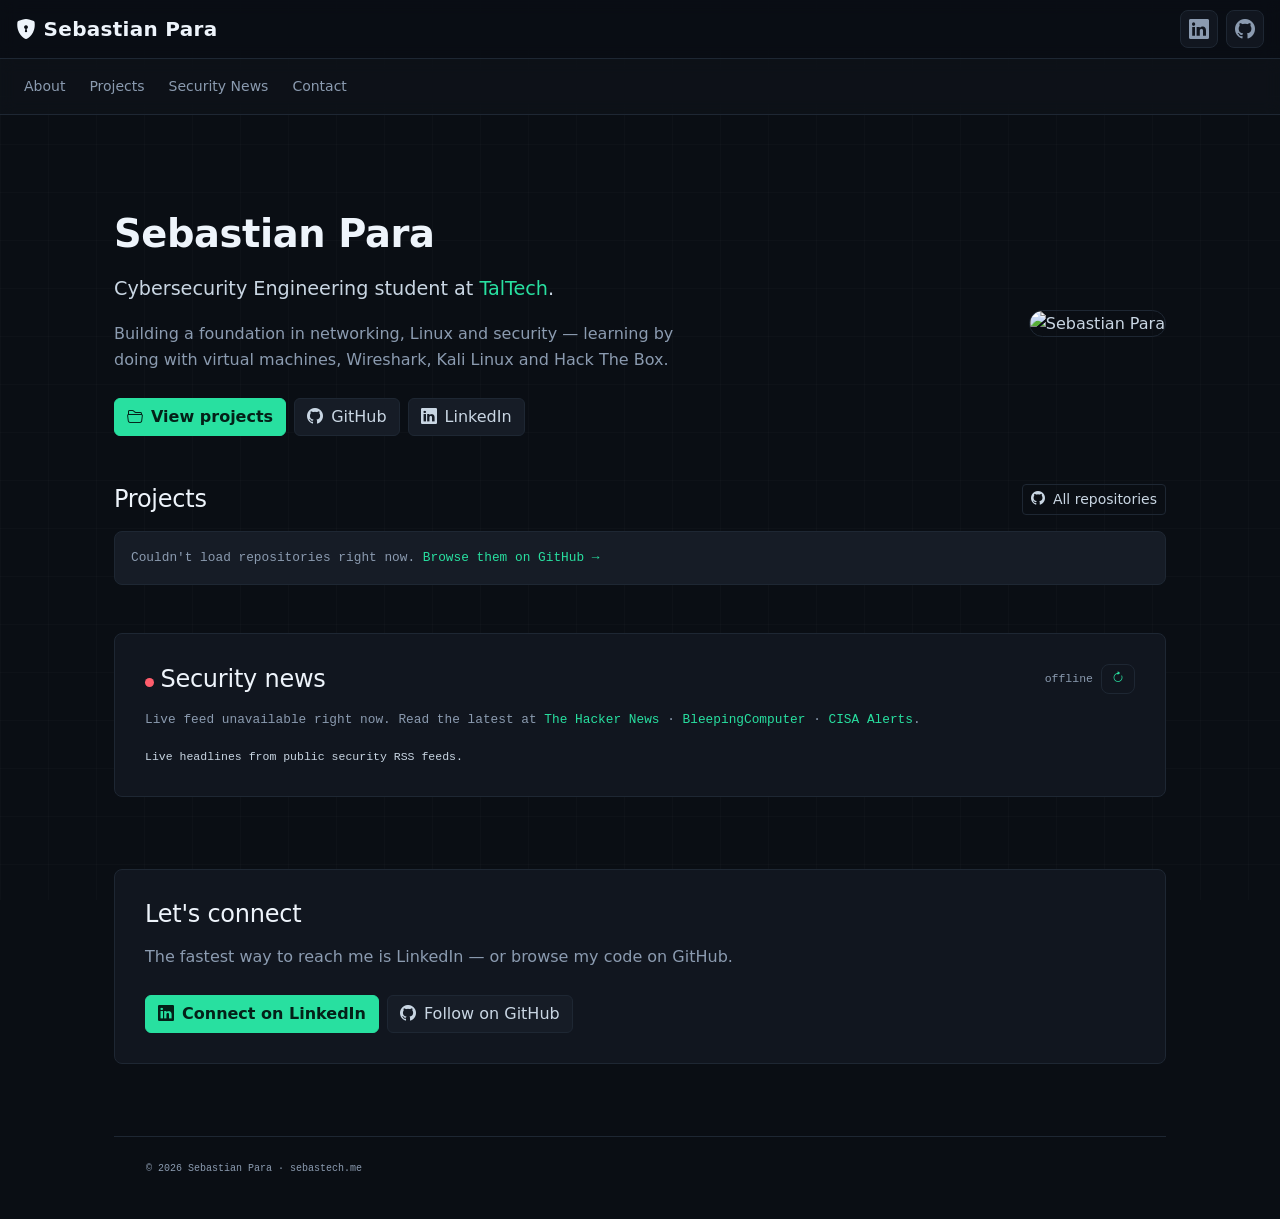
==== commit 5e23d84d: "Simplify portfolio: clean minimal theme + working live feeds - Switch body font to Inter at sane siz" ====
--- a/index.html
+++ b/index.html
@@ -4,14 +4,14 @@
         <meta charset="utf-8">
         <meta name="viewport" content="width=device-width, initial-scale=1">
 
-        <meta name="description" content="Sebastian Para — Cybersecurity Engineering student at TalTech. Portfolio with live GitHub projects, a live cybersecurity news feed, skills and contact.">
+        <meta name="description" content="Sebastian Para — Cybersecurity Engineering student at TalTech. Live GitHub projects, a live cybersecurity news feed, and contact links.">
         <meta name="author" content="Sebastian Para">
         <meta name="referrer" content="strict-origin-when-cross-origin">
-        <meta http-equiv="Content-Security-Policy" content="default-src 'self'; connect-src 'self' https://api.github.com https://api.rss2json.com https://api.allorigins.win; font-src 'self' https://fonts.gstatic.com data:; form-action https://formspree.io; img-src 'self' https://avatars.githubusercontent.com data:; object-src 'none'; script-src 'self' 'unsafe-inline'; style-src 'self' 'unsafe-inline' https://fonts.googleapis.com; base-uri 'self'; upgrade-insecure-requests">
+        <meta http-equiv="Content-Security-Policy" content="default-src 'self'; connect-src 'self' https://api.github.com https://api.rss2json.com https://api.allorigins.win; font-src 'self' https://fonts.gstatic.com data:; img-src 'self' https://avatars.githubusercontent.com data:; object-src 'none'; script-src 'self'; style-src 'self' 'unsafe-inline' https://fonts.googleapis.com; base-uri 'self'; upgrade-insecure-requests">
 
         <title>Sebastian Para — Cybersecurity Portfolio</title>
         <meta property="og:title" content="Sebastian Para • Cybersecurity Portfolio">
-        <meta property="og:description" content="Cybersecurity Engineering student at TalTech. Live GitHub projects, security news feed, skills and contact.">
+        <meta property="og:description" content="Cybersecurity Engineering student at TalTech. Live GitHub projects and a security news feed.">
         <meta property="og:type" content="website">
         <meta property="og:url" content="https://sebastech.me">
         <meta property="og:image" content="images/sebastian-avatar.jpg">
@@ -20,52 +20,37 @@
         <!-- CSS FILES -->
         <link rel="preconnect" href="https://fonts.googleapis.com">
         <link rel="preconnect" href="https://fonts.gstatic.com" crossorigin>
-        <link href="https://fonts.googleapis.com/css2?family=Unbounded:wght@300;400;700&family=JetBrains+Mono:wght@400;500;700&display=swap" rel="stylesheet">
+        <link href="https://fonts.googleapis.com/css2?family=Inter:wght@400;500;600;700&family=JetBrains+Mono:wght@400;500&display=swap" rel="stylesheet">
 
         <link href="css/bootstrap.min.css" rel="stylesheet">
         <link href="css/bootstrap-icons.css" rel="stylesheet">
         <link href="css/tooplate-mini-finance.css" rel="stylesheet">
         <link href="css/cyber-theme.css" rel="stylesheet">
         <link rel="icon" href="images/sebastian-avatar.jpg">
-
-        <style>
-            html { scroll-behavior: smooth; }
-            body { position: relative; }
-            #about, #skills, #security, #projects, #news, #contacts { scroll-margin-top: 110px; }
-        </style>
     </head>
     <body data-bs-spy="scroll" data-bs-target="#topNav" data-bs-offset="120" tabindex="0">
         <header class="navbar sticky-top flex-md-nowrap">
-            <div class="col-md-3 col-lg-3 me-0 px-3 fs-6">
+            <div class="px-3 fs-6">
                 <a class="navbar-brand" href="index.html">
                     <i class="bi-shield-lock-fill"></i>
                     Sebastian Para
                 </a>
             </div>
 
-            <form class="custom-form header-form ms-lg-3 ms-md-3 me-lg-auto me-md-auto order-2 order-lg-0 order-md-0" action="#" method="get" role="form">
-                <input class="form-control" name="search" type="text" placeholder="Search this page…" aria-label="Search">
-            </form>
-
-            <div class="header-actions d-flex align-items-center pe-3">
+            <div class="header-actions d-flex align-items-center ms-auto pe-3">
                 <a href="https://www.linkedin.com/in/sebastianparra0" target="_blank" rel="noopener" title="LinkedIn" aria-label="LinkedIn">
                     <i class="bi-linkedin"></i>
                 </a>
                 <a href="https://github.com/sebasp-9" target="_blank" rel="noopener" title="GitHub" aria-label="GitHub">
                     <i class="bi-github"></i>
                 </a>
-                <a href="#about" class="avatar" title="Sebastian Para" aria-label="Top of page">
-                    <img src="images/sebastian-avatar.jpg" alt="Sebastian Para">
-                </a>
             </div>
         </header>
 
-        <nav id="topNav" class="navbar navbar-expand bg-white border-bottom">
+        <nav id="topNav" class="navbar navbar-expand border-bottom">
             <div class="container-fluid px-3">
                 <ul class="navbar-nav me-auto mb-0 gap-2">
                     <li class="nav-item"><a class="nav-link" href="#about">About</a></li>
-                    <li class="nav-item"><a class="nav-link" href="#skills">Skills</a></li>
-                    <li class="nav-item"><a class="nav-link" href="#security">Security</a></li>
                     <li class="nav-item"><a class="nav-link" href="#projects">Projects</a></li>
                     <li class="nav-item"><a class="nav-link" href="#news">Security News</a></li>
                     <li class="nav-item"><a class="nav-link" href="#contacts">Contact</a></li>
@@ -78,20 +63,16 @@
                 <main class="main-wrapper col-12 py-4 px-md-4">
 
                     <!-- ABOUT / HERO -->
-                    <section id="about" class="row align-items-center my-4 g-4">
-                        <div class="col-lg-7 col-12">
-                            <p class="hero-prompt mb-2"><span class="path">visitor@sebastech.me</span>:~$ whoami</p>
-                            <h1 class="display-4 mb-2">I'm <span class="hero-name">Sebastian Para</span><span class="term-cursor"></span></h1>
+                    <section id="about" class="row align-items-center my-5 g-4">
+                        <div class="col-lg-8 col-12 order-2 order-lg-1">
+                            <h1 class="mb-3">Sebastian Para</h1>
                             <p class="lead mb-3">
                                 Cybersecurity Engineering student at
-                                <a href="https://taltech.ee/en/" target="_blank" rel="noopener">TalTech</a>,
-                                building a strong foundation across networking, systems and security.
+                                <a href="https://taltech.ee/en/" target="_blank" rel="noopener">TalTech</a>.
                             </p>
-                            <p class="mb-4">
-                                I'm working through CCNA-level networking, learning C, and getting hands-on with
-                                virtual machines, Wireshark, Kali Linux and Hack The Box to understand how systems
-                                work, how attacks happen, and how to defend against them. Early in the journey —
-                                consistent, curious, and building in public.
+                            <p class="text-secondary mb-4" style="max-width: 600px;">
+                                Building a foundation in networking, Linux and security — learning by doing
+                                with virtual machines, Wireshark, Kali Linux and Hack The Box.
                             </p>
                             <div class="d-flex flex-wrap gap-2">
                                 <a href="#projects" class="btn btn-primary d-inline-flex align-items-center">
@@ -105,118 +86,32 @@
                                 </a>
                             </div>
                         </div>
-
-                        <div class="col-lg-5 col-12">
-                            <div class="custom-block text-center">
-                                <div class="avatar-ring mx-auto mb-4" style="max-width: 160px;">
-                                    <img src="images/sebastian-avatar.jpg" alt="Sebastian Para">
-                                </div>
-                                <p class="hero-prompt mb-2" style="font-size:.85rem;">cat status.txt</p>
-                                <p class="mb-1"><strong>Role:</strong> Cybersecurity Engineering Student</p>
-                                <p class="mb-1"><strong>School:</strong> TalTech (Tallinn, Estonia)</p>
-                                <p class="mb-1"><strong>GitHub:</strong> 3 public repositories, updated June 14, 2026</p>
-                                <p class="mb-0"><strong>Focus:</strong> Networking · Linux · Intrusion Detection · Defensive Security</p>
-                            </div>
-                        </div>
-                    </section>
-
-                    <!-- SKILLS -->
-                    <section id="skills" class="row my-4">
-                        <div class="col-12">
-                            <div class="custom-block">
-                                <span class="section-eyebrow">skills &amp; tools</span>
-                                <h5 class="mb-3">What I work with</h5>
-                                <div class="row g-2">
-                                    <div class="col-6 col-md-4 col-lg-3"><span class="skill-chip"><i class="bi-diagram-3"></i> Networking / CCNA</span></div>
-                                    <div class="col-6 col-md-4 col-lg-3"><span class="skill-chip"><i class="bi-code-slash"></i> C Programming</span></div>
-                                    <div class="col-6 col-md-4 col-lg-3"><span class="skill-chip"><i class="bi-terminal"></i> Linux</span></div>
-                                    <div class="col-6 col-md-4 col-lg-3"><span class="skill-chip"><i class="bi-bug"></i> Kali / Pentesting</span></div>
-                                    <div class="col-6 col-md-4 col-lg-3"><span class="skill-chip"><i class="bi-activity"></i> Wireshark</span></div>
-                                    <div class="col-6 col-md-4 col-lg-3"><span class="skill-chip"><i class="bi-hdd-stack"></i> Virtual Machines</span></div>
-                                    <div class="col-6 col-md-4 col-lg-3"><span class="skill-chip"><i class="bi-database-check"></i> NSL-KDD / IDS</span></div>
-                                    <div class="col-6 col-md-4 col-lg-3"><span class="skill-chip"><i class="bi-key"></i> Cryptanalysis Basics</span></div>
-                                    <div class="col-6 col-md-4 col-lg-3"><span class="skill-chip"><i class="bi-shield-lock"></i> Hack The Box</span></div>
-                                    <div class="col-6 col-md-4 col-lg-3"><span class="skill-chip"><i class="bi-git"></i> Git / GitHub</span></div>
-                                </div>
-                            </div>
-                        </div>
-                        <div class="col-12">
-                            <div class="custom-block">
-                                <span class="section-eyebrow">in progress</span>
-                                <h5 class="mb-3">Currently learning</h5>
-                                <div class="row g-3">
-                                    <div class="col-md-6"><p class="mb-0"><i class="bi-check2-circle me-2" style="color:var(--accent)"></i>CCNA networking fundamentals</p></div>
-                                    <div class="col-md-6"><p class="mb-0"><i class="bi-check2-circle me-2" style="color:var(--accent)"></i>C programming &amp; data structures</p></div>
-                                    <div class="col-md-6"><p class="mb-0"><i class="bi-check2-circle me-2" style="color:var(--accent)"></i>Building home cybersecurity labs</p></div>
-                                    <div class="col-md-6"><p class="mb-0"><i class="bi-check2-circle me-2" style="color:var(--accent)"></i>Hack The Box &amp; CTF practice</p></div>
-                                </div>
-                            </div>
-                        </div>
-                    </section>
-
-                    <!-- SECURITY POSTURE -->
-                    <section id="security" class="row my-4">
-                        <div class="col-12">
-                            <div class="custom-block">
-                                <span class="section-eyebrow">security posture</span>
-                                <h5 class="mb-3">How this site is built</h5>
-                                <div class="row g-3">
-                                    <div class="col-md-4">
-                                        <div class="signal-card">
-                                            <i class="bi-hdd-network"></i>
-                                            <h6>Static hosting</h6>
-                                            <p>No database, no login surface, and no hidden visitor tracking. The public site is served from GitHub Pages.</p>
-                                        </div>
-                                    </div>
-                                    <div class="col-md-4">
-                                        <div class="signal-card">
-                                            <i class="bi-braces-asterisk"></i>
-                                            <h6>Read-only integrations</h6>
-                                            <p>Project and headline panels only call public APIs and RSS proxies from the browser. No secrets are stored in source.</p>
-                                        </div>
-                                    </div>
-                                    <div class="col-md-4">
-                                        <div class="signal-card">
-                                            <i class="bi-shield-check"></i>
-                                            <h6>Safer defaults</h6>
-                                            <p>External links use isolated tabs, the page ships a CSP meta policy, and vulnerability contact details live in security.txt.</p>
-                                        </div>
-                                    </div>
-                                </div>
-                            </div>
+                        <div class="col-lg-4 col-12 order-1 order-lg-2 text-center text-lg-end">
+                            <img src="images/sebastian-avatar.jpg" class="profile-avatar" alt="Sebastian Para">
                         </div>
                     </section>
 
                     <!-- PROJECTS (live from GitHub) -->
-                    <section id="projects" class="row my-4">
+                    <section id="projects" class="row my-5">
                         <div class="col-12">
-                            <div class="custom-block">
-                                <div class="feed-head">
-                                    <div>
-                                        <span class="section-eyebrow">projects</span>
-                                        <h5 class="mb-0">Selected GitHub work</h5>
-                                    </div>
-                                    <a href="https://github.com/sebasp-9?tab=repositories" target="_blank" rel="noopener" class="btn btn-ghost btn-sm d-inline-flex align-items-center">
-                                        <i class="bi-github me-2"></i> All repositories
-                                    </a>
-                                </div>
-                                <p class="feed-status mb-3">Verified against the public GitHub API on June 14, 2026. Cards keep refreshing from GitHub in the browser.</p>
-                                <div id="gh-projects" class="row g-3">
-                                    <!-- repo cards injected by scripts/portfolio.js -->
-                                </div>
+                            <div class="feed-head mb-3">
+                                <h2 class="h4 mb-0">Projects</h2>
+                                <a href="https://github.com/sebasp-9?tab=repositories" target="_blank" rel="noopener" class="btn btn-ghost btn-sm d-inline-flex align-items-center">
+                                    <i class="bi-github me-2"></i> All repositories
+                                </a>
+                            </div>
+                            <div id="gh-projects" class="row g-3">
+                                <!-- repo cards injected by scripts/portfolio.js -->
                             </div>
                         </div>
                     </section>
 
                     <!-- LIVE SECURITY NEWS -->
-                    <section id="news" class="row my-4">
+                    <section id="news" class="row my-5">
                         <div class="col-12">
                             <div class="custom-block">
                                 <div class="feed-head">
-                                    <div>
-                                        <span class="section-eyebrow">threat intel</span>
-                                        <h5 class="mb-0"><span class="live-dot"></span>Live cybersecurity news</h5>
-                                    </div>
+                                    <h2 class="h4 mb-0"><span class="live-dot"></span>Security news</h2>
                                     <div class="d-flex align-items-center gap-2">
                                         <span id="news-status" class="feed-status">loading…</span>
                                         <button id="news-refresh" type="button" class="btn-refresh" title="Refresh feed">
@@ -224,59 +119,27 @@
                                         </button>
                                     </div>
                                 </div>
-                                <div class="intel-sources" aria-label="Threat intelligence sources">
-                                    <span>CISA</span>
-                                    <span>The Hacker News</span>
-                                    <span>BleepingComputer</span>
-                                    <span>Krebs</span>
-                                </div>
                                 <div id="news-feed">
                                     <!-- headlines injected by scripts/portfolio.js -->
                                 </div>
-                                <p class="feed-status mt-3 mb-0">Headlines are ranked by recency and security signal from public RSS sources.</p>
+                                <p class="feed-status mt-3 mb-0">Live headlines from public security RSS feeds.</p>
                             </div>
                         </div>
                     </section>
 
                     <!-- CONTACT -->
-                    <section id="contacts" class="row my-4">
+                    <section id="contacts" class="row my-5">
                         <div class="col-12">
                             <div class="custom-block">
-                                <span class="section-eyebrow">contact</span>
-                                <h5 class="mb-3">Let's connect</h5>
-                                <div class="row g-4">
-                                    <div class="col-md-5">
-                                        <p class="mb-3">The fastest way to reach me is LinkedIn. You can also find my code and projects on GitHub.</p>
-                                        <div class="d-flex flex-column gap-2">
-                                            <a class="btn btn-primary d-inline-flex align-items-center justify-content-center" href="https://www.linkedin.com/in/sebastianparra0" target="_blank" rel="noopener">
-                                                <i class="bi-linkedin me-2"></i> Connect on LinkedIn
-                                            </a>
-                                            <a class="btn btn-dark d-inline-flex align-items-center justify-content-center" href="https://github.com/sebasp-9" target="_blank" rel="noopener">
-                                                <i class="bi-github me-2"></i> Follow on GitHub
-                                            </a>
-                                        </div>
-                                    </div>
-                                    <div class="col-md-7">
-                                        <!--
-                                          To make this form deliver messages to your inbox (without exposing an
-                                          email on the page): create a free form at https://formspree.io, then
-                                          replace REPLACE_WITH_YOUR_ID below with your form id, e.g. action="https://formspree.io/f/abcdwxyz".
-                                          Until then, the form gently redirects visitors to LinkedIn.
-                                        -->
-                                        <form id="contact-form" class="custom-form" action="https://formspree.io/f/REPLACE_WITH_YOUR_ID" method="post" role="form">
-                                            <div class="mb-2">
-                                                <input type="text" name="name" class="form-control" placeholder="Your name" required>
-                                            </div>
-                                            <div class="mb-2">
-                                                <input type="email" name="email" class="form-control" placeholder="Your email" required>
-                                            </div>
-                                            <div class="mb-2">
-                                                <textarea name="message" class="form-control" rows="4" placeholder="Your message" required></textarea>
-                                            </div>
-                                            <button type="submit" class="btn btn-outline-primary">Send message</button>
-                                            <p id="contact-note" class="feed-status mt-2 mb-0"></p>
-                                        </form>
-                                    </div>
+                                <h2 class="h4 mb-3">Let's connect</h2>
+                                <p class="text-secondary mb-4">The fastest way to reach me is LinkedIn — or browse my code on GitHub.</p>
+                                <div class="d-flex flex-wrap gap-2">
+                                    <a class="btn btn-primary d-inline-flex align-items-center" href="https://www.linkedin.com/in/sebastianparra0" target="_blank" rel="noopener">
+                                        <i class="bi-linkedin me-2"></i> Connect on LinkedIn
+                                    </a>
+                                    <a class="btn btn-dark d-inline-flex align-items-center" href="https://github.com/sebasp-9" target="_blank" rel="noopener">
+                                        <i class="bi-github me-2"></i> Follow on GitHub
+                                    </a>
                                 </div>
                             </div>
                         </div>
@@ -286,7 +149,7 @@
                         <div class="container">
                             <div class="row">
                                 <div class="col-lg-12 col-12">
-                                    <p class="copyright-text">© <span id="year">2026</span> Sebastian Para · sebastech.me · built &amp; hosted on GitHub Pages</p>
+                                    <p class="copyright-text">© <span id="year">2026</span> Sebastian Para · sebastech.me</p>
                                 </div>
                             </div>
                         </div>
@@ -296,59 +159,7 @@
         </div>
 
         <!-- JAVASCRIPT FILES -->
-        <script src="scripts/jquery.min.js"></script>
         <script src="scripts/bootstrap.bundle.min.js"></script>
-        <script src="scripts/custom.js"></script>
         <script src="scripts/portfolio.js"></script>
-        <script>
-            // Contact form: use Formspree if configured, otherwise nudge to LinkedIn.
-            (function () {
-                var form = document.getElementById("contact-form");
-                if (!form) return;
-                var note = document.getElementById("contact-note");
-                var configured = form.action.indexOf("REPLACE_WITH_YOUR_ID") === -1;
-
-                form.addEventListener("submit", function (e) {
-                    if (!configured) {
-                        e.preventDefault();
-                        note.innerHTML = 'Direct messaging isn\'t wired up yet — ping me on ' +
-                            '<a href="https://www.linkedin.com/in/sebastianparra0" target="_blank" rel="noopener">LinkedIn</a> instead.';
-                        return;
-                    }
-                    e.preventDefault();
-                    var data = new FormData(form);
-                    note.textContent = "Sending…";
-                    fetch(form.action, { method: "POST", body: data, headers: { "Accept": "application/json" } })
-                        .then(function (r) {
-                            if (r.ok) { form.reset(); note.textContent = "Thanks — your message was sent."; }
-                            else { note.textContent = "Something went wrong. Please try LinkedIn."; }
-                        })
-                        .catch(function () { note.textContent = "Network error. Please try LinkedIn."; });
-                });
-            })();
-        </script>
-        <script type="application/ld+json">
-            {
-              "@context": "https://schema.org",
-              "@type": "Person",
-              "name": "Sebastian Para",
-              "url": "https://sebastech.me",
-              "sameAs": [
-                "https://www.linkedin.com/in/sebastianparra0",
-                "https://github.com/sebasp-9"
-              ],
-              "affiliation": {
-                "@type": "CollegeOrUniversity",
-                "name": "TalTech"
-              },
-              "knowsAbout": [
-                "Cybersecurity",
-                "Network intrusion detection",
-                "Linux",
-                "Computer networking",
-                "C programming"
-              ]
-            }
-        </script>
     </body>
 </html>
--- a/css/cyber-theme.css
+++ b/css/cyber-theme.css
@@ -53,14 +53,42 @@
 body {
   background-color: var(--bg-0);
   color: var(--text);
+  font-family: 'Inter', system-ui, -apple-system, 'Segoe UI', Roboto, Helvetica, Arial, sans-serif;
+  font-size: 16px;
+  line-height: 1.6;
   background-image:
-    linear-gradient(rgba(255,255,255,0.018) 1px, transparent 1px),
-    linear-gradient(90deg, rgba(255,255,255,0.018) 1px, transparent 1px);
-  background-size: 44px 44px, 44px 44px;
+    linear-gradient(rgba(255,255,255,0.015) 1px, transparent 1px),
+    linear-gradient(90deg, rgba(255,255,255,0.015) 1px, transparent 1px);
+  background-size: 48px 48px, 48px 48px;
   background-attachment: fixed;
 }
 
-.main-wrapper { background: transparent; }
+.main-wrapper { background: transparent; max-width: 1100px; margin: 0 auto; }
+
+/* clean, restrained type scale — overrides the template's oversized display sizes */
+h1, h2, h3, h4, h5, h6 { font-family: inherit; font-weight: 600; letter-spacing: -0.01em; }
+h1 { font-size: 2.4rem; }
+h2 { font-size: 1.9rem; }
+h3 { font-size: 1.55rem; }
+h4 { font-size: 1.3rem; }
+h5 { font-size: 1.15rem; }
+h6 { font-size: 1rem; }
+p, ul li { font-size: 1rem; font-weight: 400; line-height: 1.65; }
+.lead { font-size: 1.2rem; font-weight: 400; }
+.text-secondary { color: var(--text-dim) !important; }
+.navbar-brand { font-family: inherit; }
+
+/* anchor offset for the sticky header */
+#about, #projects, #news, #contacts { scroll-margin-top: 110px; }
+
+/* hero avatar */
+.profile-avatar {
+  width: 150px; height: 150px;
+  border-radius: 16px;
+  object-fit: cover;
+  border: 1px solid var(--border);
+}
+@media (max-width: 991px) { .profile-avatar { width: 120px; height: 120px; } }
 
 p, ul li { color: var(--text); font-weight: 400; }
 .text-muted { color: var(--text-dim) !important; }
@@ -170,7 +198,7 @@
   display: inline-block;
   margin-bottom: .35rem;
 }
-.section-eyebrow::before { content: "// "; opacity: .7; }
+.section-eyebrow::before { content: ""; }
 
 h1, h2, h3, h4, h5, h6 { color: var(--heading); }
 
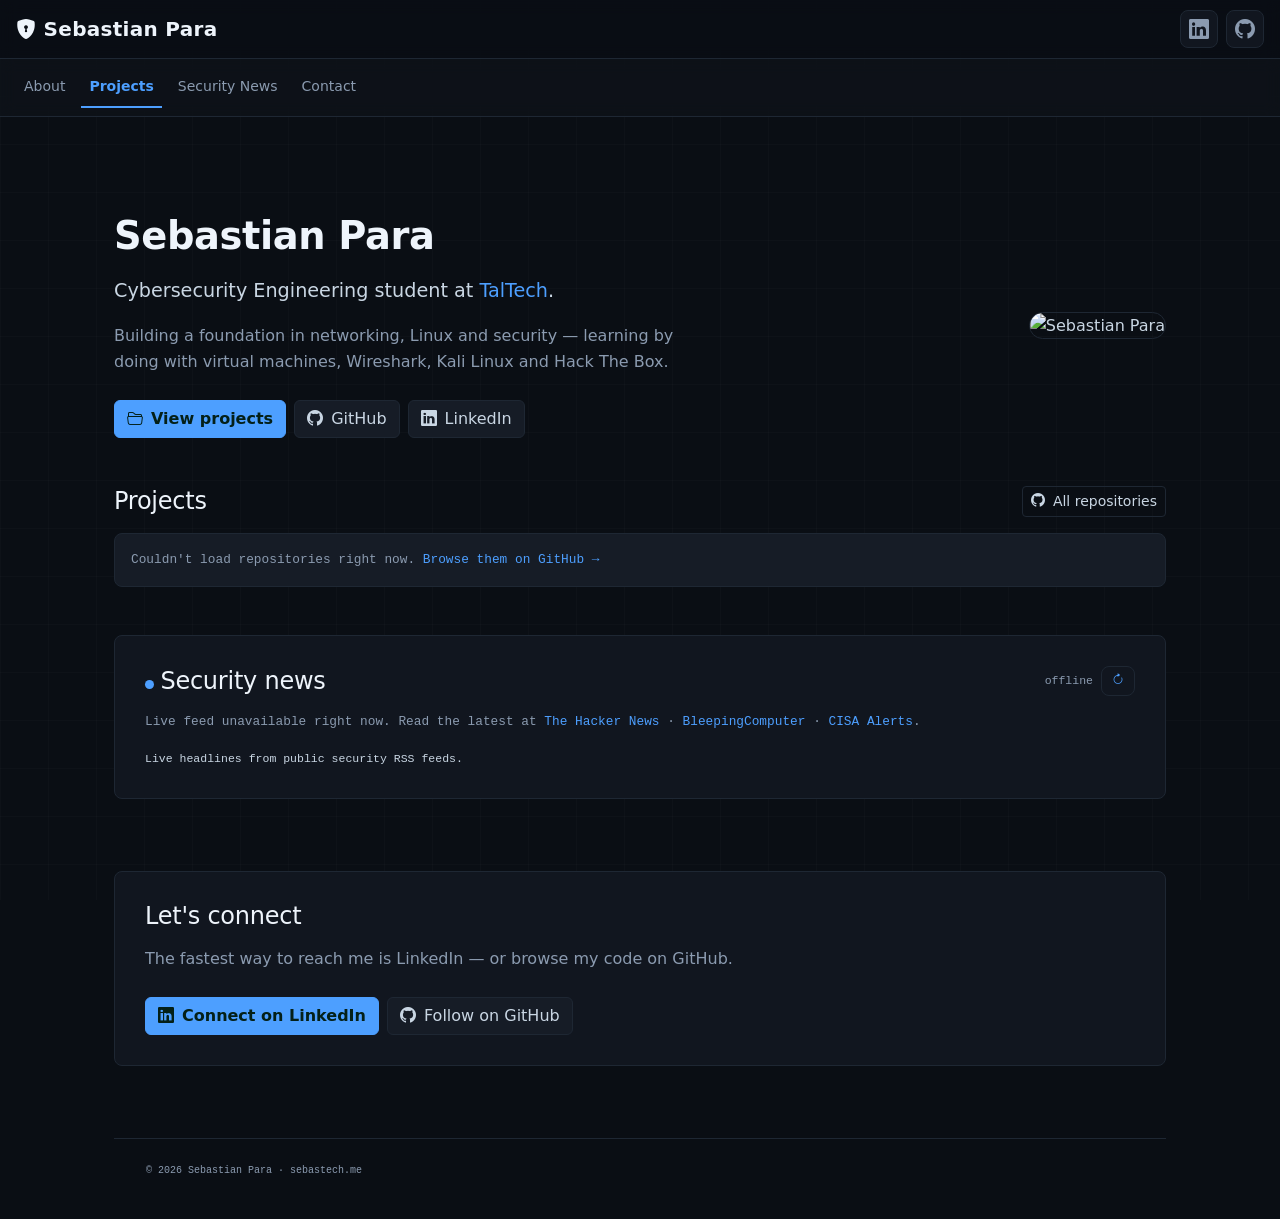
==== commit d4695306: "fix" ====
--- a/index.html
+++ b/index.html
@@ -4,7 +4,7 @@
         <meta charset="utf-8">
         <meta name="viewport" content="width=device-width, initial-scale=1">
 
-        <meta name="description" content="Sebastian Para — Cybersecurity Engineering student at TalTech. Live GitHub projects, a live cybersecurity news feed, and contact links.">
+        <meta name="description" content="Sebastian Parra — Cybersecurity Engineering student at TalTech. Live GitHub projects, a live cybersecurity news feed, and contact links.">
         <meta name="author" content="Sebastian Para">
         <meta name="referrer" content="strict-origin-when-cross-origin">
         <meta http-equiv="Content-Security-Policy" content="default-src 'self'; connect-src 'self' https://api.github.com https://api.rss2json.com https://api.allorigins.win; font-src 'self' https://fonts.gstatic.com data:; img-src 'self' https://avatars.githubusercontent.com data:; object-src 'none'; script-src 'self'; style-src 'self' 'unsafe-inline' https://fonts.googleapis.com; base-uri 'self'; upgrade-insecure-requests">
--- a/css/cyber-theme.css
+++ b/css/cyber-theme.css
@@ -23,9 +23,9 @@
   --text:            #c9d6e3;   /* body text              */
   --text-dim:        #8b9bb0;   /* muted text             */
   --heading:         #eef4fb;   /* headings               */
-  --accent:          #28e0a0;   /* primary neon (green)   */
-  --accent-2:        #38bdf8;   /* secondary (cyan)       */
-  --accent-3:        #a78bfa;   /* tertiary (violet)      */
+  --accent:          #4d9fff;   /* primary (blue)         */
+  --accent-2:        #79c0ff;   /* secondary (light blue) */
+  --accent-3:        #5a6b80;   /* tertiary (steel grey)  */
   --danger:          #ff5d6c;
   --warn:            #ffb347;
   --mono:            'JetBrains Mono', 'SFMono-Regular', ui-monospace, 'Cascadia Code', Consolas, monospace;
@@ -95,7 +95,7 @@
 a { color: var(--accent); }
 a:hover { color: var(--accent-2); }
 
-::selection { background: rgba(40,224,160,0.30); color: #fff; }
+::selection { background: rgba(77,159,255,0.30); color: #fff; }
 
 /* code / terminal accents */
 code, kbd, .mono { font-family: var(--mono); }
@@ -140,7 +140,7 @@
 .header-actions a:hover {
   color: var(--accent);
   border-color: var(--accent);
-  box-shadow: 0 0 0 3px rgba(40,224,160,0.12);
+  box-shadow: 0 0 0 3px rgba(77,159,255,0.15);
   transform: translateY(-1px);
 }
 .header-actions .avatar { padding: 0; overflow: hidden; }
@@ -156,7 +156,7 @@
 .navbar .header-form .form-control:focus {
   background: var(--panel-2);
   border-color: var(--accent);
-  box-shadow: 0 0 0 3px rgba(40,224,160,0.12);
+  box-shadow: 0 0 0 3px rgba(77,159,255,0.15);
 }
 
 /*---------------------------------------
@@ -182,8 +182,8 @@
 }
 .card:hover {
   transform: translateY(-3px);
-  border-color: rgba(40,224,160,0.45);
-  box-shadow: 0 10px 30px -12px rgba(0,0,0,0.7), 0 0 0 1px rgba(40,224,160,0.10);
+  border-color: rgba(77,159,255,0.45);
+  box-shadow: 0 10px 30px -12px rgba(0,0,0,0.7), 0 0 0 1px rgba(77,159,255,0.12);
 }
 .card-title { color: var(--heading); }
 .card-text { color: var(--text-dim); }
@@ -285,8 +285,8 @@
 .repo-topic {
   font-family: var(--mono); font-size: 0.68rem;
   color: var(--accent-2);
-  background: rgba(56,189,248,0.10);
-  border: 1px solid rgba(56,189,248,0.25);
+  background: rgba(121,192,255,0.10);
+  border: 1px solid rgba(121,192,255,0.25);
   border-radius: 999px; padding: .12rem .55rem;
 }
 .project-badge {
@@ -296,9 +296,9 @@
   width: fit-content;
   font-family: var(--mono);
   font-size: .68rem;
-  color: var(--warn);
-  background: rgba(255,179,71,0.10);
-  border: 1px solid rgba(255,179,71,0.25);
+  color: var(--accent-2);
+  background: rgba(121,192,255,0.10);
+  border: 1px solid rgba(121,192,255,0.25);
   border-radius: 999px;
   padding: .12rem .5rem;
   margin-bottom: .55rem;
@@ -337,14 +337,14 @@
 }
 .live-dot {
   display: inline-block; width: 9px; height: 9px; border-radius: 50%;
-  background: var(--danger); margin-right: .4rem;
-  box-shadow: 0 0 0 0 rgba(255,93,108,0.6);
+  background: var(--accent); margin-right: .4rem;
+  box-shadow: 0 0 0 0 rgba(77,159,255,0.6);
   animation: pulse 1.8s infinite;
 }
 @keyframes pulse {
-  0%   { box-shadow: 0 0 0 0 rgba(255,93,108,0.55); }
-  70%  { box-shadow: 0 0 0 8px rgba(255,93,108,0); }
-  100% { box-shadow: 0 0 0 0 rgba(255,93,108,0); }
+  0%   { box-shadow: 0 0 0 0 rgba(77,159,255,0.55); }
+  70%  { box-shadow: 0 0 0 8px rgba(77,159,255,0); }
+  100% { box-shadow: 0 0 0 0 rgba(77,159,255,0); }
 }
 .feed-status { font-family: var(--mono); font-size: 0.72rem; color: var(--text-dim); }
 .btn-refresh {
@@ -367,15 +367,15 @@
   font-family: var(--mono);
   font-size: .68rem;
   color: var(--accent-2);
-  background: rgba(56,189,248,0.09);
-  border: 1px solid rgba(56,189,248,0.22);
+  background: rgba(121,192,255,0.09);
+  border: 1px solid rgba(121,192,255,0.22);
   border-radius: 999px;
   padding: .12rem .5rem;
 }
 .threat-tag {
-  color: var(--danger);
-  background: rgba(255,93,108,0.09);
-  border-color: rgba(255,93,108,0.25);
+  color: var(--text-dim);
+  background: rgba(255,255,255,0.04);
+  border-color: var(--border);
   margin-left: .35rem;
 }
 
@@ -467,7 +467,7 @@
   SEARCH HIGHLIGHT (from custom.js)
 -----------------------------------------*/
 span.search-highlight {
-  background: rgba(255,179,71,0.30);
+  background: rgba(77,159,255,0.30);
   color: var(--heading);
   border-radius: 3px;
   padding: 0 2px;
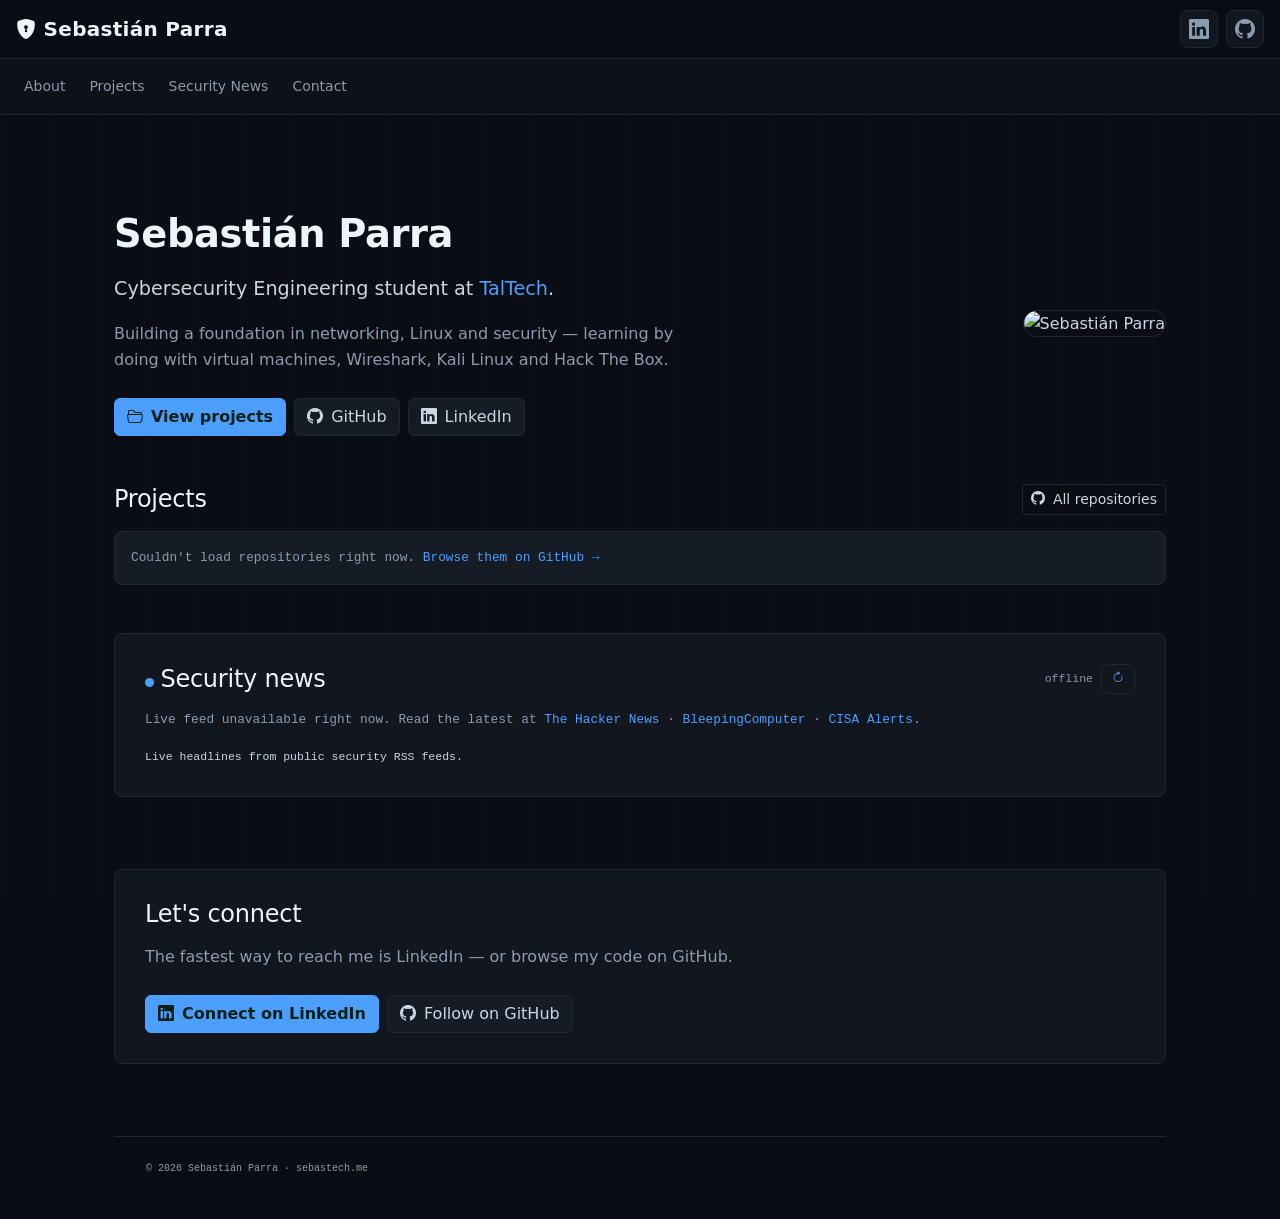
==== commit 05ed4262: "Use correct name: Sebastian Para -> Sebastian Parra (accented) Update display name, title, meta, alt" ====
--- a/index.html
+++ b/index.html
@@ -4,13 +4,13 @@
         <meta charset="utf-8">
         <meta name="viewport" content="width=device-width, initial-scale=1">
 
-        <meta name="description" content="Sebastian Parra — Cybersecurity Engineering student at TalTech. Live GitHub projects, a live cybersecurity news feed, and contact links.">
-        <meta name="author" content="Sebastian Para">
+        <meta name="description" content="Sebastián Parra — Cybersecurity Engineering student at TalTech. Live GitHub projects, a live cybersecurity news feed, and contact links.">
+        <meta name="author" content="Sebastián Parra">
         <meta name="referrer" content="strict-origin-when-cross-origin">
         <meta http-equiv="Content-Security-Policy" content="default-src 'self'; connect-src 'self' https://api.github.com https://api.rss2json.com https://api.allorigins.win; font-src 'self' https://fonts.gstatic.com data:; img-src 'self' https://avatars.githubusercontent.com data:; object-src 'none'; script-src 'self'; style-src 'self' 'unsafe-inline' https://fonts.googleapis.com; base-uri 'self'; upgrade-insecure-requests">
 
-        <title>Sebastian Para — Cybersecurity Portfolio</title>
-        <meta property="og:title" content="Sebastian Para • Cybersecurity Portfolio">
+        <title>Sebastián Parra — Cybersecurity Portfolio</title>
+        <meta property="og:title" content="Sebastián Parra • Cybersecurity Portfolio">
         <meta property="og:description" content="Cybersecurity Engineering student at TalTech. Live GitHub projects and a security news feed.">
         <meta property="og:type" content="website">
         <meta property="og:url" content="https://sebastech.me">
@@ -33,7 +33,7 @@
             <div class="px-3 fs-6">
                 <a class="navbar-brand" href="index.html">
                     <i class="bi-shield-lock-fill"></i>
-                    Sebastian Para
+                    Sebastián Parra
                 </a>
             </div>
 
@@ -65,7 +65,7 @@
                     <!-- ABOUT / HERO -->
                     <section id="about" class="row align-items-center my-5 g-4">
                         <div class="col-lg-8 col-12 order-2 order-lg-1">
-                            <h1 class="mb-3">Sebastian Para</h1>
+                            <h1 class="mb-3">Sebastián Parra</h1>
                             <p class="lead mb-3">
                                 Cybersecurity Engineering student at
                                 <a href="https://taltech.ee/en/" target="_blank" rel="noopener">TalTech</a>.
@@ -87,7 +87,7 @@
                             </div>
                         </div>
                         <div class="col-lg-4 col-12 order-1 order-lg-2 text-center text-lg-end">
-                            <img src="images/sebastian-avatar.jpg" class="profile-avatar" alt="Sebastian Para">
+                            <img src="images/sebastian-avatar.jpg" class="profile-avatar" alt="Sebastián Parra">
                         </div>
                     </section>
 
@@ -149,7 +149,7 @@
                         <div class="container">
                             <div class="row">
                                 <div class="col-lg-12 col-12">
-                                    <p class="copyright-text">© <span id="year">2026</span> Sebastian Para · sebastech.me</p>
+                                    <p class="copyright-text">© <span id="year">2026</span> Sebastián Parra · sebastech.me</p>
                                 </div>
                             </div>
                         </div>
--- a/css/cyber-theme.css
+++ b/css/cyber-theme.css
@@ -2,7 +2,7 @@
 
   cyber-theme.css
   Dark "security operations" theme layered on top of tooplate-mini-finance.css
-  Author: Sebastian Para — sebastech.me
+  Author: Sebastián Parra — sebastech.me
 
   Loaded AFTER the template CSS so these rules win without heavy !important use.
   Markup in this project avoids the Bootstrap .bg-white utility on panels, but a
